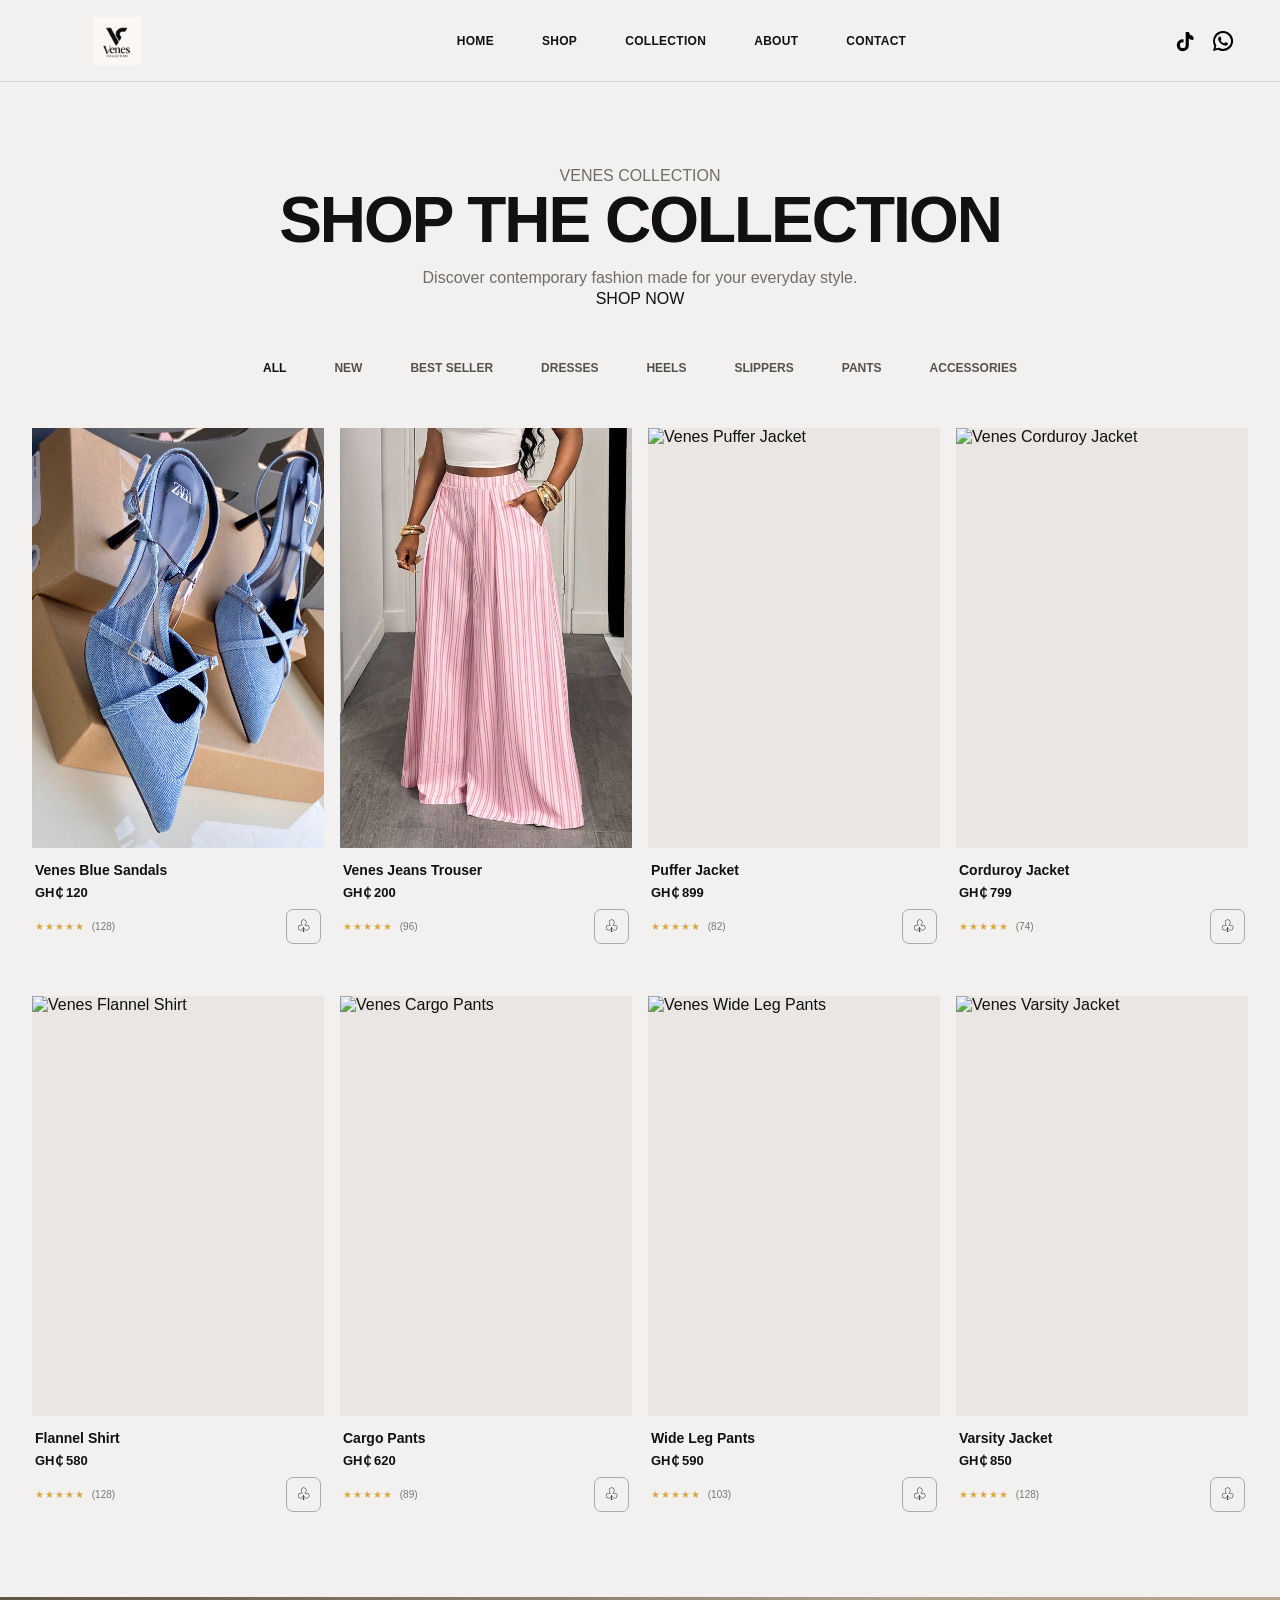
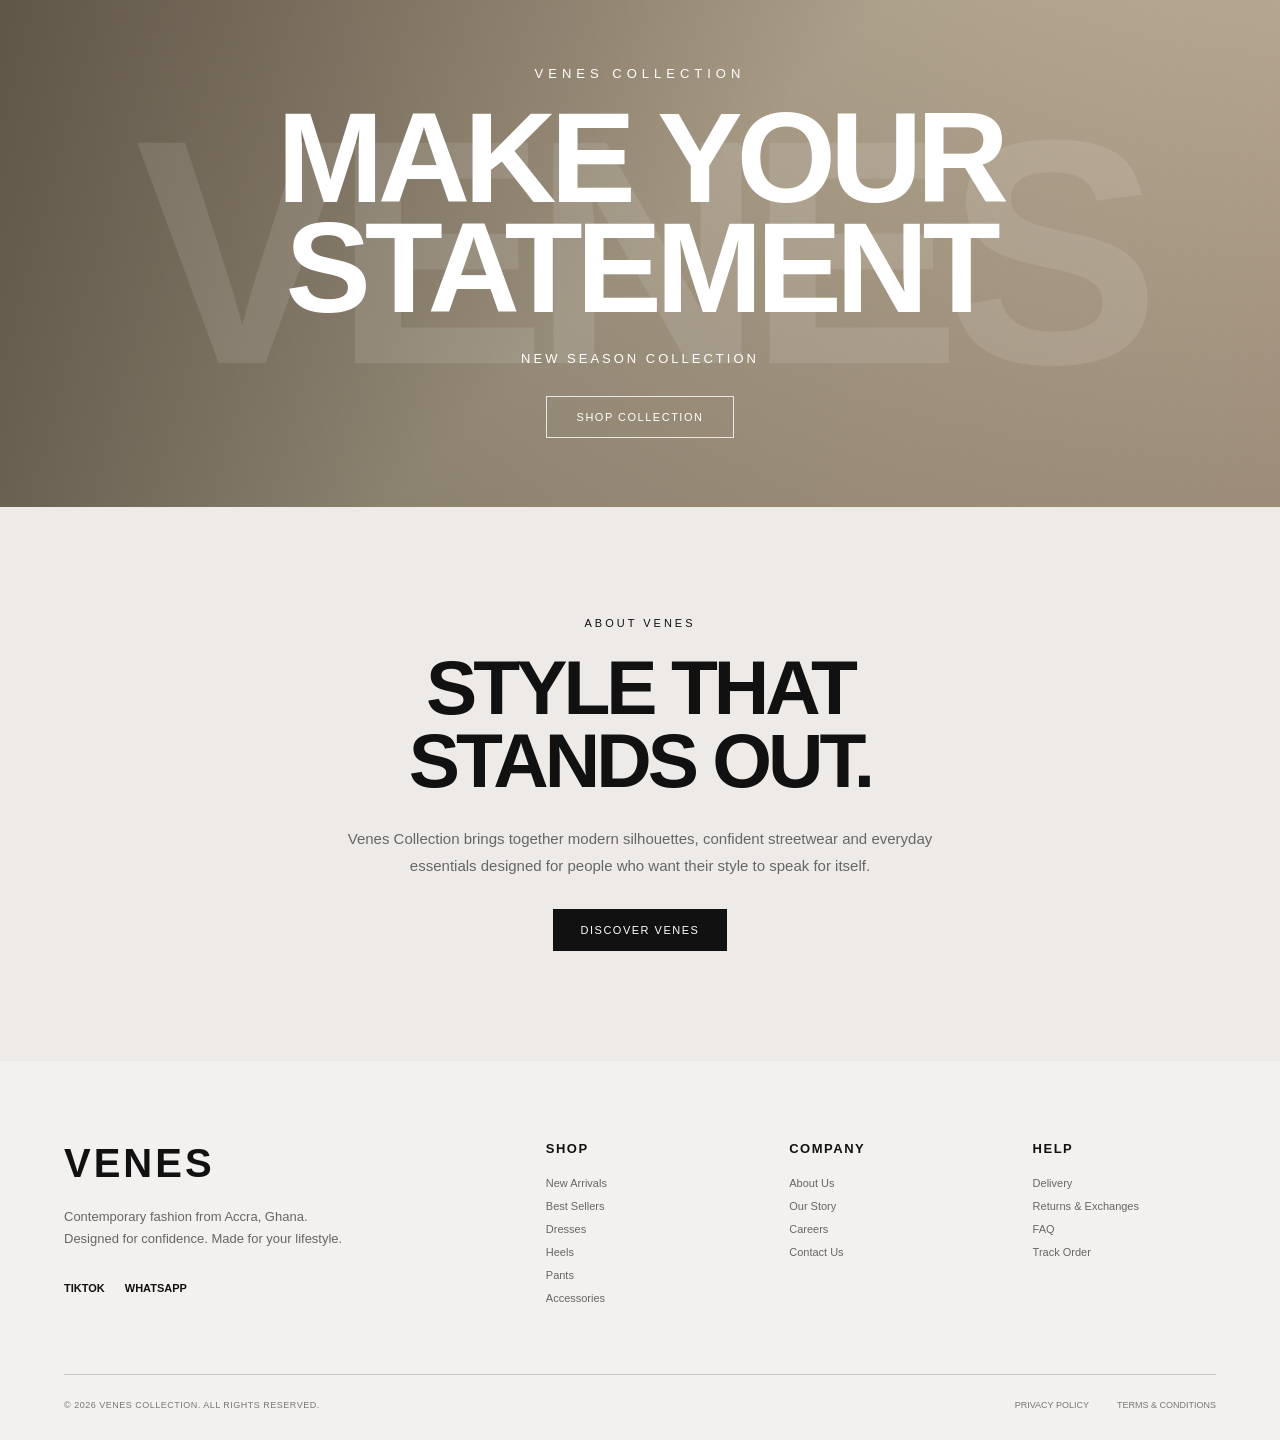
==== index.html @ d0d0e764 "Update index.html" ====
<!DOCTYPE html>
<html lang="en">
<head>

<meta charset="UTF-8">

<meta name="viewport" content="width=device-width, initial-scale=1.0">

<title>VENES COLLECTION | Official Store</title>

<meta name="description"
content="Venes Collection — contemporary fashion for everyday confidence.">

<link rel="stylesheet" href="style.css">

</head>

<body>

<!-- =========================================================
HEADER
========================================================= -->

<header class="header">

<button class="menu-toggle" aria-label="Open menu">
☰
</button>

<a href="index.html" class="brand">
<img src="venes-logo.jpg" alt="Venes Collection">
</a>

<nav class="navigation" id="mobile-navigation">

<a href="index.html">HOME</a>

<a href="shop.html">SHOP</a>

<a href="collection.html">COLLECTION</a>

<a href="about.html">ABOUT</a>

<a href="contact.html">CONTACT</a>

</nav>

<div class="header-icons">

<a
href="https://www.tiktok.com/@veronica.doeveve"
target="_blank"
rel="noopener noreferrer"
aria-label="TikTok"
class="social-icon tiktok-icon"
>
<svg viewBox="0 0 24 24" aria-hidden="true">
<path d="M19.59 6.69a4.83 4.83 0 0 1-3.77-3.77h-3.12v13.31a2.89 2.89 0 1 1-2.89-2.89c.25 0 .5.03.73.09v-3.18a6.02 6.02 0 1 0 5.28 5.98V9.47a7.95 7.95 0 0 0 4.65 1.5V7.85a4.85 4.85 0 0 1-.88-.08z"/>
</svg>
</a>

<a
href="https://wa.me/233559584979"
target="_blank"
rel="noopener noreferrer"
aria-label="WhatsApp"
class="social-icon whatsapp-icon"
>
<svg viewBox="0 0 24 24" aria-hidden="true">
<path d="M12 2a10 10 0 0 0-8.66 15L2 22l5.18-1.3A10 10 0 1 0 12 2zm0 18a8 8 0 0 1-4.1-1.13l-.29-.17-3.07.77.82-2.99-.19-.3A8 8 0 1 1 12 20zm4.37-5.98c-.24-.12-1.42-.7-1.64-.78-.22-.08-.38-.12-.54.12-.16.24-.62.78-.76.94-.14.16-.28.18-.52.06-.24-.12-1-.37-1.91-1.18-.71-.63-1.19-1.4-1.33-1.64-.14-.24-.01-.37.11-.49.11-.11.24-.28.36-.42.12-.14.16-.24.24-.4.08-.16.04-.3-.02-.42-.06-.12-.54-1.3-.74-1.78-.19-.46-.39-.4-.54-.41h-.46c-.16 0-.42.06-.64.3-.22.24-.84.82-.84 2s.86 2.32.98 2.48c.12.16 1.69 2.58 4.1 3.62.57.25 1.02.4 1.37.51.58.18 1.11.16 1.53.1.47-.07 1.42-.58 1.62-1.14.2-.56.2-1.04.14-1.14-.06-.1-.22-.16-.46-.28z"/>
</svg>
</a>


</div>



</header>


<!-- =========================================================
MAIN
========================================================= -->

<main>


<!-- =========================================================
HERO
========================================================= -->

<section class="shop-intro">

<p class="eyebrow">
VENES COLLECTION
</p>

<h1>
SHOP THE COLLECTION
</h1>

<p>
Discover contemporary fashion made for your everyday style.
</p>

<a href="#shop" class="shop-button">
SHOP NOW
</a>

</section>


<!-- =========================================================
SHOP
========================================================= -->

<section class="shop-section" id="shop">


<!-- CATEGORIES -->

<div class="categories">

<button class="category active">
ALL
</button>

<button class="category">
NEW
</button>

<button class="category">
BEST SELLER
</button>

<button class="category">
DRESSES
</button>

<button class="category">
HEELS
</button>

<button class="category">
SLIPPERS
</button>

<button class="category">
PANTS
</button>

<button class="category">
ACCESSORIES
</button>

</div>


<!-- =========================================================
PRODUCTS
========================================================= -->

<section class="products">


<!-- PRODUCT 1 -->

<article class="product-card">

<div class="product-image">

<img
src="IMG_0075.jpeg"
alt="Venes Blue Sandals">

</div>

<div class="product-details">

<h3>
Venes Blue Sandals
</h3>

<p class="price">
GH₵ 120
</p>

<div class="product-bottom">

<div class="rating">
★★★★★ <span>(128)</span>
</div>

<button
class="bag-button"
aria-label="Add to bag">
♧
</button>

</div>

</div>

</article>


<!-- PRODUCT 2 -->

<article class="product-card">

<div class="product-image">

<img
src="IMG_0077.jpeg"
alt="Venes Jeans Trouser">

</div>

<div class="product-details">

<h3>
Venes Jeans Trouser
</h3>

<p class="price">
GH₵ 200
</p>

<div class="product-bottom">

<div class="rating">
★★★★★ <span>(96)</span>
</div>

<button
class="bag-button"
aria-label="Add to bag">
♧
</button>

</div>

</div>

</article>


<!-- PRODUCT 3 -->

<article class="product-card">

<div class="product-image">

<img
src="images/products/puffer-jacket.jpg"
alt="Venes Puffer Jacket">

</div>

<div class="product-details">

<h3>
Puffer Jacket
</h3>

<p class="price">
GH₵ 899
</p>

<div class="product-bottom">

<div class="rating">
★★★★★ <span>(82)</span>
</div>

<button
class="bag-button"
aria-label="Add to bag">
♧
</button>

</div>

</div>

</article>


<!-- PRODUCT 4 -->

<article class="product-card">

<div class="product-image">

<img
src="images/products/corduroy-jacket.jpg"
alt="Venes Corduroy Jacket">

</div>

<div class="product-details">

<h3>
Corduroy Jacket
</h3>

<p class="price">
GH₵ 799
</p>

<div class="product-bottom">

<div class="rating">
★★★★★ <span>(74)</span>
</div>

<button
class="bag-button"
aria-label="Add to bag">
♧
</button>

</div>

</div>

</article>


<!-- PRODUCT 5 -->

<article class="product-card">

<div class="product-image">

<img
src="images/products/flannel-shirt.jpg"
alt="Venes Flannel Shirt">

</div>

<div class="product-details">

<h3>
Flannel Shirt
</h3>

<p class="price">
GH₵ 580
</p>

<div class="product-bottom">

<div class="rating">
★★★★★ <span>(128)</span>
</div>

<button
class="bag-button"
aria-label="Add to bag">
♧
</button>

</div>

</div>

</article>


<!-- PRODUCT 6 -->

<article class="product-card">

<div class="product-image">

<img
src="images/products/cargo-pants.jpg"
alt="Venes Cargo Pants">

</div>

<div class="product-details">

<h3>
Cargo Pants
</h3>

<p class="price">
GH₵ 620
</p>

<div class="product-bottom">

<div class="rating">
★★★★★ <span>(89)</span>
</div>

<button
class="bag-button"
aria-label="Add to bag">
♧
</button>

</div>

</div>

</article>


<!-- PRODUCT 7 -->

<article class="product-card">

<div class="product-image">

<img
src="images/products/wide-leg-pants.jpg"
alt="Venes Wide Leg Pants">

</div>

<div class="product-details">

<h3>
Wide Leg Pants
</h3>

<p class="price">
GH₵ 590
</p>

<div class="product-bottom">

<div class="rating">
★★★★★ <span>(103)</span>
</div>

<button
class="bag-button"
aria-label="Add to bag">
♧
</button>

</div>

</div>

</article>


<!-- PRODUCT 8 -->

<article class="product-card">

<div class="product-image">

<img
src="images/products/varsity-jacket.jpg"
alt="Venes Varsity Jacket">

</div>

<div class="product-details">

<h3>
Varsity Jacket
</h3>

<p class="price">
GH₵ 850
</p>

<div class="product-bottom">

<div class="rating">
★★★★★ <span>(128)</span>
</div>

<button
class="bag-button"
aria-label="Add to bag">
♧
</button>

</div>

</div>

</article>


</section>

</section>


<!-- =========================================================
COLLECTION BANNER
========================================================= -->

<section
class="campaign"
id="collection">

<div class="campaign-content">

<p>
VENES COLLECTION
</p>

<h2>
MAKE YOUR<br>
STATEMENT
</h2>

<span>
NEW SEASON COLLECTION
</span>

<a
href="collection.html"
class="campaign-button">
SHOP COLLECTION
</a>

</div>

</section>


<!-- =========================================================
ABOUT
========================================================= -->

<section
class="about"
id="about">

<div class="about-content">

<p class="small-title">
ABOUT VENES
</p>

<h2>
STYLE THAT<br>
STANDS OUT.
</h2>

<p>
Venes Collection brings together modern silhouettes,
confident streetwear and everyday essentials designed
for people who want their style to speak for itself.
</p>

<a
href="about.html"
class="about-button">
DISCOVER VENES
</a>

</div>

</section>


</main>


<!-- =========================================================
FOOTER
========================================================= -->

<footer id="contact">


<div class="footer-content">


<!-- =========================================================
BRAND
========================================================= -->

<div class="footer-brand">

<h2>
VENES
</h2>

<p>
Contemporary fashion from Accra, Ghana.
Designed for confidence. Made for your lifestyle.
</p>


<!-- SOCIAL MEDIA -->

<div class="socials">

<a
href="https://www.tiktok.com/@veronica.doeveve"
target="_blank"
rel="noopener noreferrer"
aria-label="TikTok">
TIKTOK
</a>

<a
href="https://wa.me/233559584979"
target="_blank"
rel="noopener noreferrer"
aria-label="WhatsApp">
WHATSAPP
</a>

</div>



</div>


<!-- =========================================================
SHOP
========================================================= -->

<div class="footer-column">

<h3>
SHOP
</h3>

<a href="shop.html">
New Arrivals
</a>

<a href="shop.html">
Best Sellers
</a>

<a href="shop.html">
Dresses
</a>

<a href="shop.html">
Heels
</a>

<a href="shop.html">
Pants
</a>

<a href="shop.html">
Accessories
</a>

</div>


<!-- =========================================================
COMPANY
========================================================= -->

<div class="footer-column">

<h3>
COMPANY
</h3>

<a href="about.html">
About Us
</a>

<a href="collection.html">
Our Story
</a>

<a href="#">
Careers
</a>

<a href="contact.html">
Contact Us
</a>

</div>


<!-- =========================================================
HELP
========================================================= -->

<div class="footer-column">

<h3>
HELP
</h3>

<a href="#">
Delivery
</a>

<a href="#">
Returns & Exchanges
</a>

<a href="#">
FAQ
</a>

<a href="#">
Track Order
</a>

</div>


</div>


<!-- =========================================================
FOOTER BOTTOM
========================================================= -->

<div class="footer-bottom">

<p>
© 2026 VENES COLLECTION. ALL RIGHTS RESERVED.
</p>

<div>

<a href="#">
PRIVACY POLICY
</a>

<a href="#">
TERMS & CONDITIONS
</a>

</div>

</div>


</footer>


<!-- =========================================================
SCRIPT
========================================================= -->

<script src="script.js"></script>

</body>

</html>
---- style.css ----
/* =========================================================
VENES COLLECTION
Premium Minimal Fashion Store
========================================================= */

:root {
  --bg: #f3f1ef;
  --card: #dcd9d6;
  --text: #111111;
  --muted: #6f6c69;
  --line: #d5d1ce;
  --white: #ffffff;
  --black: #111111;
}

* {
  margin: 0;
  padding: 0;
  box-sizing: border-box;
}

html {
  scroll-behavior: smooth;
}

body {
  font-family: Arial, Helvetica, sans-serif;
  background: var(--bg);
  color: var(--text);
  overflow-x: hidden;
}

a {
  color: inherit;
  text-decoration: none;
}

button,
input,
select,
textarea {
  font-family: inherit;
}


/* =========================================================
HEADER
========================================================= */

.header {
  width: 100%;
  height: 82px;
  display: flex;
  align-items: center;
  justify-content: space-between;
  padding: 0 3.5%;
  background: var(--bg);
  border-bottom: 1px solid var(--line);
  position: sticky;
  top: 0;
  z-index: 100;
}

.brand {
  width: 145px;
  display: flex;
  align-items: center;
}

.brand img {
  width: 100%;
  max-height: 48px;
  object-fit: contain;
}

.navigation {
  display: flex;
  align-items: center;
  gap: 48px;
  font-size: 12px;
  font-weight: 600;
  letter-spacing: 0.3px;
}

.navigation a {
  display: block;
  cursor: pointer;
  transition: opacity 0.2s ease;
}

.navigation a:hover {
  opacity: 0.5;
}

.menu-toggle {
  display: none;
}
/* =========================================================
   HEADER SOCIAL ICONS
========================================================= */

.header-icons {
  display: flex;
  align-items: center;
  gap: 14px;
}

.header-icons .social-icon {
  width: 24px;
  height: 24px;
  display: flex;
  align-items: center;
  justify-content: center;
  color: #111111;
  text-decoration: none;
  font-size: 18px;
  font-weight: 600;
  cursor: pointer;
  flex-shrink: 0;
}

.header-icons .social-icon:hover {
  opacity: 0.5;
}

.header-icons button {
  flex-shrink: 0;
}


/* MOBILE */

@media (max-width: 650px) {

  .header-icons {
    gap: 7px;
  }

  .header-icons .social-icon {
    width: 21px;
    height: 21px;
    font-size: 16px;
  }

  .header-icons button {
    width: 22px;
    height: 22px;
    font-size: 16px;
  }

}



/* =========================================================
SHOP INTRO
========================================================= */

.shop-intro {
  text-align: center;
  padding: 82px 20px 48px;
}

.shop-intro h1 {
  font-size: clamp(42px, 5vw, 68px);
  font-weight: 700;
  letter-spacing: -2px;
  line-height: 1;
  margin-bottom: 14px;
}

.shop-intro p {
  color: var(--muted);
  font-size: 16px;
  line-height: 1.5;
}


/* =========================================================
CATEGORIES
========================================================= */

.categories {
  width: 100%;
  display: flex;
  align-items: center;
  justify-content: center;
  gap: 48px;
  padding: 0 20px 48px;
  flex-wrap: wrap;
}

.category {
  border: 0;
  background: transparent;
  color: #55514e;
  font-size: 12px;
  font-weight: 600;
  cursor: pointer;
  padding: 5px 0;
  transition: all 0.2s ease;
  pointer-events: auto;
}

.category:hover,
.category.active {
  color: #111;
}


/* =========================================================
PRODUCT GRID
========================================================= */

.products {
  width: 100%;
  padding: 0 2.5% 85px;
  display: grid;
  grid-template-columns: repeat(4, 1fr);
  gap: 52px 16px;
}

.product-card {
  min-width: 0;
  position: relative;
}

.product-image {
  width: 100%;
  height: 420px;
  overflow: hidden;
  background: #e9e6e3;
  display: flex;
  align-items: center;
  justify-content: center;
  cursor: pointer;
  position: relative;
}

.product-image img {
  width: 100%;
  height: 100%;
  object-fit: cover;
  display: block;
  cursor: pointer;
  pointer-events: auto;
  transition: transform 0.25s ease;
}

.product-card:hover .product-image img {
  transform: scale(1.035);
}

.product-details {
  padding: 14px 3px 0;
  position: relative;
}

.product-details h3 {
  font-size: 14px;
  font-weight: 600;
  margin-bottom: 7px;
}

.price {
  font-size: 13px;
  font-weight: 600;
  margin-bottom: 9px;
}

.product-bottom {
  display: flex;
  align-items: center;
  justify-content: space-between;
  position: relative;
}

.rating {
  font-size: 10px;
  letter-spacing: 1px;
  color: #d6a83e;
}

.rating span {
  color: #777;
  letter-spacing: 0;
  margin-left: 3px;
}

.bag-button {
  width: 35px;
  height: 35px;
  border: 1px solid #aaa;
  border-radius: 7px;
  background: transparent;
  cursor: pointer;
  display: flex;
  align-items: center;
  justify-content: center;
  font-size: 17px;
  transition: all 0.2s ease;
  position: relative;
  z-index: 10;
  pointer-events: auto;
}

.bag-button:hover {
  background: #111;
  color: white;
  border-color: #111;
}


/* =========================================================
CAMPAIGN
========================================================= */

.campaign {
  width: 100%;
  min-height: 510px;
  background:
    linear-gradient(
      90deg,
      rgba(0, 0, 0, 0.48),
      rgba(0, 0, 0, 0.08)
    ),
    linear-gradient(
      135deg,
      #b8a48a,
      #d9c9ad 50%,
      #a99882
    );
  display: flex;
  align-items: center;
  justify-content: center;
  text-align: center;
  color: white;
  position: relative;
  overflow: hidden;
}

.campaign::before {
  content: "VENES";
  position: absolute;
  font-size: clamp(120px, 25vw, 340px);
  font-weight: 800;
  letter-spacing: -15px;
  color: rgba(255, 255, 255, 0.10);
  white-space: nowrap;
}

.campaign-content {
  position: relative;
  z-index: 2;
  max-width: 850px;
  padding: 40px 20px;
}

.campaign-content p {
  font-size: 13px;
  letter-spacing: 5px;
  margin-bottom: 22px;
}

.campaign-content h2 {
  font-size: clamp(60px, 10vw, 130px);
  line-height: 0.86;
  letter-spacing: -6px;
  font-weight: 800;
  margin-bottom: 28px;
}

.campaign-content span {
  display: block;
  font-size: 13px;
  letter-spacing: 3px;
  margin-bottom: 30px;
}

.campaign-button {
  display: inline-block;
  border: 1px solid rgba(255, 255, 255, 0.8);
  padding: 14px 30px;
  font-size: 11px;
  letter-spacing: 1.5px;
  cursor: pointer;
  transition: all 0.2s ease;
}

.campaign-button:hover {
  background: white;
  color: black;
}


/* =========================================================
ABOUT
========================================================= */

.about {
  padding: 110px 8%;
  background: #eeeae7;
  display: flex;
  justify-content: center;
  text-align: center;
}

.about-content {
  max-width: 650px;
}

.small-title {
  font-size: 11px;
  letter-spacing: 3px;
  margin-bottom: 22px;
}

.about h2 {
  font-size: clamp(42px, 6vw, 78px);
  line-height: 0.95;
  letter-spacing: -4px;
  margin-bottom: 28px;
}

.about-content > p:not(.small-title) {
  color: #666;
  font-size: 15px;
  line-height: 1.8;
  margin-bottom: 30px;
}

.about-button {
  display: inline-block;
  background: #111;
  color: white;
  padding: 15px 28px;
  font-size: 11px;
  letter-spacing: 1.5px;
}


/* =========================================================
FOOTER
========================================================= */

footer {
  background: var(--bg);
  padding: 80px 5% 30px;
}

.footer-content {
  display: grid;
  grid-template-columns: 2.3fr 1fr 1fr 1fr;
  gap: 60px;
  padding-bottom: 70px;
}

.footer-brand h2 {
  font-size: 40px;
  letter-spacing: 3px;
  margin-bottom: 20px;
}

.footer-brand p {
  max-width: 300px;
  color: #666;
  font-size: 13px;
  line-height: 1.7;
  margin-bottom: 25px;
}

.socials {
  display: flex;
  gap: 18px;
}

.socials a {
  font-size: 11px;
  font-weight: 600;
  cursor: pointer;
}

.socials a:hover {
  text-decoration: underline;
}

.footer-column {
  display: flex;
  flex-direction: column;
  gap: 11px;
}

.footer-column h3 {
  font-size: 13px;
  letter-spacing: 1.5px;
  margin-bottom: 10px;
}

.footer-column a {
  color: #666;
  font-size: 11px;
  cursor: pointer;
}

.footer-column a:hover {
  color: #111;
}

.footer-bottom {
  border-top: 1px solid #c8c4c1;
  padding-top: 25px;
  display: flex;
  justify-content: space-between;
  align-items: center;
  gap: 20px;
}

.footer-bottom p {
  font-size: 9px;
  color: #777;
  letter-spacing: 0.5px;
}

.footer-bottom div {
  display: flex;
  gap: 28px;
}

.footer-bottom a {
  font-size: 9px;
  color: #777;
  cursor: pointer;
}


/* =========================================================
PRODUCT PREVIEW
========================================================= */

.product-preview-overlay {
  position: fixed;
  inset: 0;
  background: rgba(0, 0, 0, 0.72);
  display: flex;
  align-items: center;
  justify-content: center;
  padding: 30px;
  opacity: 0;
  visibility: hidden;
  transition: opacity 0.25s ease;
  z-index: 9999;
  pointer-events: auto;
}

.product-preview-overlay.active {
  opacity: 1;
  visibility: visible;
}

.product-preview {
  position: relative;
  width: min(900px, 100%);
  max-height: 90vh;
  background: #ffffff;
  display: grid;
  grid-template-columns: 1.15fr 0.85fr;
  overflow: hidden;
  border-radius: 4px;
  pointer-events: auto;
}

.product-preview-image {
  width: 100%;
  height: 600px;
  object-fit: cover;
  display: block;
}

.product-preview-details {
  padding: 50px 40px;
  display: flex;
  flex-direction: column;
  justify-content: center;
}

.product-preview-name {
  font-size: 28px;
  font-weight: 500;
  margin-bottom: 18px;
}

.product-preview-price {
  font-size: 20px;
  margin-bottom: 35px;
}

.product-preview-close {
  position: absolute;
  top: 15px;
  right: 15px;
  width: 42px;
  height: 42px;
  border: none;
  background: #ffffff;
  font-size: 28px;
  line-height: 1;
  cursor: pointer;
  z-index: 20;
}

.preview-bag-button {
  width: 100%;
  padding: 16px;
  border: none;
  background: #111111;
  color: #ffffff;
  font-size: 13px;
  letter-spacing: 1.5px;
  cursor: pointer;
  position: relative;
  z-index: 20;
  pointer-events: auto;
}


/* =========================================================
SIZE SELECTOR
========================================================= */

.product-size-selector {
  margin-bottom: 20px;
}

.product-size-selector label {
  display: block;
  font-size: 11px;
  letter-spacing: 1.5px;
  margin-bottom: 8px;
  font-weight: 500;
}

.product-size-selector select {
  width: 100%;
  height: 48px;
  padding: 0 14px;
  border: 1px solid #d5d1ce;
  background: #ffffff;
  color: #111111;
  font-size: 13px;
  cursor: pointer;
  outline: none;
}

.product-size-selector select:focus {
  border-color: #111111;
}


/* =========================================================
SHOPPING BAG
========================================================= */

.cart-overlay {
  position: fixed;
  inset: 0;
  background: rgba(0, 0, 0, 0.45);
  opacity: 0;
  visibility: hidden;
  transition: 0.25s ease;
  z-index: 9998;
  pointer-events: none;
}

.cart-overlay.show {
  opacity: 1;
  visibility: visible;
  pointer-events: auto;
}

.cart-panel {
  position: fixed;
  top: 0;
  right: 0;
  width: 420px;
  max-width: 92%;
  height: 100vh;
  background: #ffffff;
  z-index: 9999;
  transform: translateX(100%);
  transition: transform 0.3s ease;
  display: flex;
  flex-direction: column;
  pointer-events: auto;
}

.cart-panel.open {
  transform: translateX(0);
}

.cart-header {
  display: flex;
  align-items: center;
  justify-content: space-between;
  padding: 25px;
  border-bottom: 1px solid #e5e5e5;
}

.cart-header h2 {
  font-size: 18px;
  font-weight: 500;
  margin: 0;
}

.cart-close {
  border: none;
  background: transparent;
  font-size: 28px;
  cursor: pointer;
  pointer-events: auto;
}

.cart-items {
  flex: 1;
  overflow-y: auto;
  padding: 20px;
}

.cart-item {
  display: flex !important;
  gap: 15px;
  padding: 15px 0;
  border-bottom: 1px solid #eeeeee;
  align-items: flex-start;
}

.cart-item img {
  width: 80px !important;
  min-width: 80px !important;
  max-width: 80px !important;
  height: 100px !important;
  min-height: 100px !important;
  max-height: 100px !important;
  object-fit: cover !important;
  flex: 0 0 80px !important;
  display: block;
}

.cart-item-info {
  flex: 1;
  min-width: 0;
  padding-top: 3px;
}

.cart-item-info h3 {
  font-size: 14px;
  font-weight: 500;
  margin: 0 0 8px;
}

.cart-item-info p {
  font-size: 14px;
  margin-bottom: 12px;
}

.remove-item {
  border: none;
  background: transparent;
  padding: 0;
  font-size: 12px;
  text-decoration: underline;
  cursor: pointer;
}

.empty-cart {
  text-align: center;
  color: #777777;
  padding: 50px 10px;
}

.cart-footer {
  padding: 20px 25px 25px;
  border-top: 1px solid #e5e5e5;
}

.cart-total {
  display: flex;
  justify-content: space-between;
  margin-bottom: 18px;
  font-size: 15px;
}

.checkout-button {
  width: 100%;
  padding: 16px;
  border: none;
  background: #111111;
  color: #ffffff;
  font-size: 13px;
  letter-spacing: 1.5px;
  cursor: pointer;
  pointer-events: auto;
}

.checkout-button:hover {
  opacity: 0.85;
}


/* =========================================================
QUANTITY
========================================================= */

.cart-quantity {
  display: flex;
  align-items: center;
  width: fit-content;
  border: 1px solid #dddddd;
  margin: 8px 0 12px;
}

.cart-quantity button {
  width: 32px;
  height: 30px;
  border: none;
  background: #ffffff;
  font-size: 18px;
  cursor: pointer;
  display: flex;
  align-items: center;
  justify-content: center;
}

.cart-quantity span {
  min-width: 32px;
  text-align: center;
  font-size: 13px;
}


/* =========================================================
SEARCH
========================================================= */

.venes-search-box {
  position: fixed;
  inset: 0;
  background: rgba(0, 0, 0, 0.55);
  z-index: 10000;
  display: flex;
  justify-content: center;
  align-items: flex-start;
  padding-top: 100px;
  pointer-events: auto;
}

.search-inner {
  width: min(650px, 90%);
  background: #ffffff;
  display: flex;
  align-items: center;
  padding: 8px 10px 8px 20px;
  box-shadow: 0 15px 40px rgba(0, 0, 0, 0.15);
}

#venes-search-input {
  flex: 1;
  border: none;
  outline: none;
  background: transparent;
  font-size: 16px;
  height: 52px;
  color: #111111;
}

#venes-search-close {
  width: 45px;
  height: 45px;
  border: none;
  background: transparent;
  font-size: 28px;
  cursor: pointer;
}


/* =========================================================
ACCOUNT
========================================================= */

.venes-account-panel {
  position: fixed;
  inset: 0;
  background: rgba(0, 0, 0, 0.55);
  z-index: 10000;
  display: flex;
  justify-content: flex-end;
  opacity: 0;
  visibility: hidden;
  transition: 0.25s ease;
  pointer-events: none;
}

.venes-account-panel.active {
  opacity: 1;
  visibility: visible;
  pointer-events: auto;
}

.account-box {
  width: 380px;
  max-width: 90%;
  height: 100%;
  background: #ffffff;
  padding: 40px 30px;
  position: relative;
  transform: translateX(100%);
  transition: transform 0.3s ease;
}

.venes-account-panel.active .account-box {
  transform: translateX(0);
}

.account-close {
  position: absolute;
  top: 18px;
  right: 18px;
  width: 40px;
  height: 40px;
  border: none;
  background: transparent;
  font-size: 28px;
  cursor: pointer;
}

.account-box h2 {
  margin: 25px 0 10px;
  font-size: 22px;
  font-weight: 500;
}

.account-box p {
  color: #777777;
  font-size: 14px;
  margin-bottom: 30px;
}

.account-option {
  width: 100%;
  padding: 16px;
  margin-bottom: 12px;
  border: 1px solid #dddddd;
  background: #ffffff;
  color: #111111;
  font-size: 12px;
  letter-spacing: 1.2px;
  cursor: pointer;
  text-align: left;
}


/* =========================================================
ORDERS
========================================================= */

.venes-orders-panel {
  position: fixed;
  inset: 0;
  background: rgba(0, 0, 0, 0.55);
  z-index: 10001;
  display: flex;
  justify-content: flex-end;
  opacity: 0;
  visibility: hidden;
  transition: 0.25s ease;
  pointer-events: none;
}

.venes-orders-panel.active {
  opacity: 1;
  visibility: visible;
  pointer-events: auto;
}

.orders-box {
  width: 420px;
  max-width: 90%;
  height: 100%;
  background: #ffffff;
  padding: 40px 30px;
  position: relative;
  transform: translateX(100%);
  transition: transform 0.3s ease;
}

.venes-orders-panel.active .orders-box {
  transform: translateX(0);
}

.orders-close {
  position: absolute;
  top: 18px;
  right: 18px;
  width: 40px;
  height: 40px;
  border: none;
  background: transparent;
  font-size: 28px;
  cursor: pointer;
}

.orders-box h2 {
  margin: 25px 0 12px;
  font-size: 22px;
  font-weight: 500;
}

.orders-empty {
  color: #777777;
  font-size: 14px;
  margin-bottom: 30px;
}

.orders-shop-button {
  width: 100%;
  padding: 16px;
  border: none;
  background: #111111;
  color: #ffffff;
  font-size: 12px;
  letter-spacing: 1.5px;
  cursor: pointer;
}


/* =========================================================
CHECKOUT
========================================================= */

.checkout-overlay {
  position: fixed;
  inset: 0;
  background: rgba(0, 0, 0, 0.65);
  z-index: 11000;
  overflow-y: auto;
  padding: 30px 15px;
}

.checkout-box {
  width: min(650px, 100%);
  margin: 0 auto;
  background: #ffffff;
  padding: 40px;
  position: relative;
}

.checkout-close {
  position: absolute;
  top: 15px;
  right: 15px;
  width: 40px;
  height: 40px;
  border: none;
  background: transparent;
  font-size: 28px;
  cursor: pointer;
}

.checkout-box h2 {
  font-size: 26px;
  font-weight: 500;
  margin-bottom: 8px;
}

.checkout-subtitle {
  color: #777777;
  font-size: 14px;
  margin-bottom: 30px;
}

.checkout-order-summary {
  border-top: 1px solid #dddddd;
  border-bottom: 1px solid #dddddd;
  padding: 20px 0;
  margin-bottom: 28px;
}

.checkout-order-summary h3,
.payment-box h3 {
  font-size: 12px;
  letter-spacing: 1.5px;
  margin-bottom: 15px;
}

.checkout-order-item {
  display: flex;
  justify-content: space-between;
  gap: 20px;
  padding: 8px 0;
  font-size: 13px;
}

.checkout-grand-total {
  display: flex;
  justify-content: space-between;
  border-top: 1px solid #eeeeee;
  margin-top: 12px;
  padding-top: 15px;
  font-size: 15px;
}

.checkout-form label {
  display: block;
  font-size: 11px;
  letter-spacing: 1.2px;
  margin: 18px 0 8px;
}

.checkout-form input,
.checkout-form textarea {
  width: 100%;
  border: 1px solid #d5d1ce;
  padding: 14px;
  outline: none;
  font-size: 14px;
  background: #ffffff;
}

.checkout-form textarea {
  min-height: 90px;
  resize: vertical;
}

.payment-box {
  margin-top: 25px;
  padding: 20px;
  background: #f3f1ef;
}

.payment-box p {
  font-size: 13px;
  margin-bottom: 7px;
}

.payment-box strong {
  font-size: 18px;
  display: block;
  margin-bottom: 8px;
}

.payment-box small {
  color: #666666;
  font-size: 11px;
  line-height: 1.5;
  display: block;
}

.place-order-button {
  width: 100%;
  margin-top: 25px;
  padding: 17px;
  border: none;
  background: #111111;
  color: #ffffff;
  font-size: 12px;
  letter-spacing: 1.3px;
  cursor: pointer;
}


/* =========================================================
TABLET
========================================================= */

@media (max-width: 900px) {

  .navigation {
    gap: 22px;
  }

  .products {
    grid-template-columns: repeat(2, 1fr);
    gap: 42px 14px;
  }

  .categories {
    gap: 25px;
  }

  .footer-content {
    grid-template-columns: 2fr 1fr 1fr;
  }

}


/* =========================================================
MOBILE
========================================================= */

@media (max-width: 650px) {

  .header {
    height: 70px;
    padding: 0 18px;
  }

  .brand {
    width: 105px;
  }

  .menu-toggle {
    display: flex;
    border: 0;
    background: transparent;
    font-size: 24px;
    cursor: pointer;
    width: 35px;
    height: 35px;
    align-items: center;
    justify-content: center;
    pointer-events: auto;
  }

  .navigation {
    display: none;
    position: absolute;
    top: 70px;
    left: 0;
    width: 100%;
    background: var(--bg);
    border-bottom: 1px solid var(--line);
    padding: 25px 20px;
    flex-direction: column;
    align-items: center;
    gap: 22px;
    z-index: 999;
  }

  .navigation.mobile-open {
    display: flex;
  }

  .header-icons {
    gap: 10px;
  }

  .header-icons button {
    font-size: 17px;
  }

  .shop-intro {
    padding: 60px 18px 35px;
  }

  .shop-intro h1 {
    font-size: 39px;
    letter-spacing: -1.5px;
  }

  .shop-intro p {
    font-size: 14px;
  }

  .categories {
    gap: 20px 25px;
    padding: 0 15px 38px;
  }

  .category {
    font-size: 11px;
  }

  .products {
    grid-template-columns: repeat(2, 1fr);
    padding: 0 12px 60px;
    gap: 38px 10px;
  }

  .product-image {
    height: 230px;
    border-radius: 10px;
  }

  .product-details {
    padding-top: 10px;
  }

  .product-details h3 {
    font-size: 12px;
  }

  .price {
    font-size: 11px;
  }

  .rating {
    font-size: 8px;
  }

  .bag-button {
    width: 31px;
    height: 31px;
  }

  .campaign {
    min-height: 390px;
  }

  .campaign-content h2 {
    font-size: 58px;
    letter-spacing: -3px;
  }

  .campaign-content p {
    font-size: 10px;
    letter-spacing: 3px;
  }

  .about {
    padding: 75px 25px;
  }

  .about h2 {
    font-size: 48px;
    letter-spacing: -2px;
  }

  footer {
    padding: 60px 25px 25px;
  }

  .footer-content {
    grid-template-columns: 1fr 1fr;
    gap: 45px 25px;
    padding-bottom: 50px;
  }

  .footer-brand {
    grid-column: 1 / -1;
  }

  .footer-brand h2 {
    font-size: 34px;
  }

  .footer-bottom {
    flex-direction: column;
    align-items: flex-start;
  }

  .footer-bottom div {
    flex-wrap: wrap;
    gap: 15px;
  }

  .product-preview-overlay {
    padding: 15px;
  }

  .product-preview {
    width: 100%;
    max-height: 92vh;
    display: block;
    overflow-y: auto;
  }

  .product-preview-image {
    width: 100%;
    height: 55vh;
    object-fit: cover;
  }

  .product-preview-details {
    padding: 25px 22px 30px;
  }

  .product-preview-name {
    font-size: 22px;
    margin-bottom: 12px;
  }

  .product-preview-price {
    font-size: 18px;
    margin-bottom: 22px;
  }

  .product-preview-close {
    top: 10px;
    right: 10px;
  }

  .cart-panel {
    width: 100%;
    max-width: 100%;
  }

  .cart-item img {
    width: 70px !important;
    min-width: 70px !important;
    max-width: 70px !important;
    height: 88px !important;
    min-height: 88px !important;
    max-height: 88px !important;
    flex-basis: 70px !important;
  }

  .account-box {
    width: 100%;
    max-width: 100%;
    padding: 35px 22px;
  }

  .orders-box {
    width: 100%;
    max-width: 100%;
    padding: 35px 22px;
  }

  .venes-search-box {
    padding-top: 80px;
  }

  .search-inner {
    width: calc(100% - 30px);
  }

  #venes-search-input {
    font-size: 15px;
  }

  .checkout-overlay {
    padding: 15px;
  }

  .checkout-box {
    padding: 30px 20px;
  }

  .checkout-order-item {
    flex-direction: column;
    gap: 3px;
  }

}


/* =========================================================
SMALL PHONES
========================================================= */

@media (max-width: 400px) {

  .products {
    gap: 32px 8px;
  }

  .shop-intro h1 {
    font-size: 34px;
  }

  .campaign-content h2 {
    font-size: 48px;
  }

}
/* =========================================================
   VENES SOCIAL LINKS
========================================================= */

.socials {
  display: flex !important;
  align-items: center !important;
  gap: 20px !important;
  margin-top: 20px !important;
  width: 100% !important;
  min-height: 25px !important;
  visibility: visible !important;
  opacity: 1 !important;
  position: relative !important;
  z-index: 50 !important;
}

.socials a {
  display: inline-block !important;
  visibility: visible !important;
  opacity: 1 !important;
  color: #111111 !important;
  text-decoration: none !important;
  font-size: 11px !important;
  font-weight: 600 !important;
  cursor: pointer !important;
  position: relative !important;
  z-index: 51 !important;
}

.socials a:hover {
  text-decoration: underline !important;
}
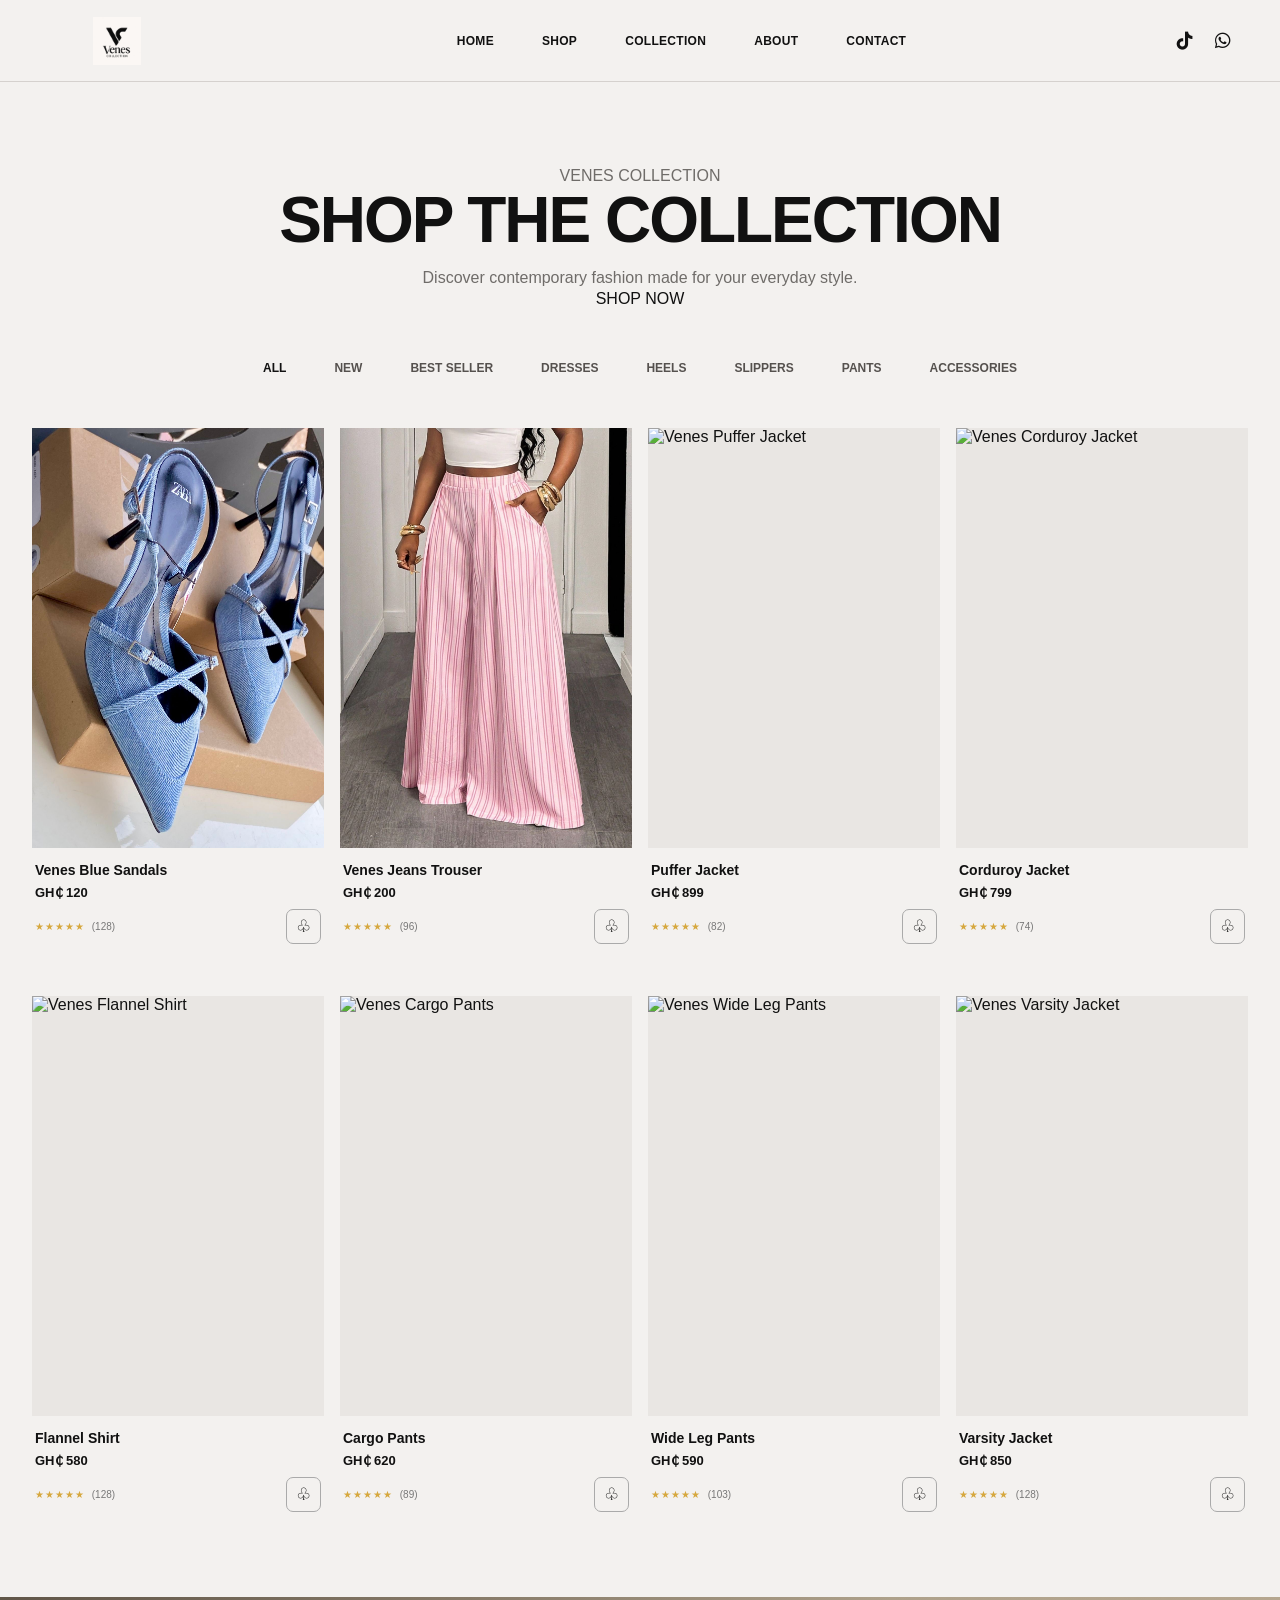
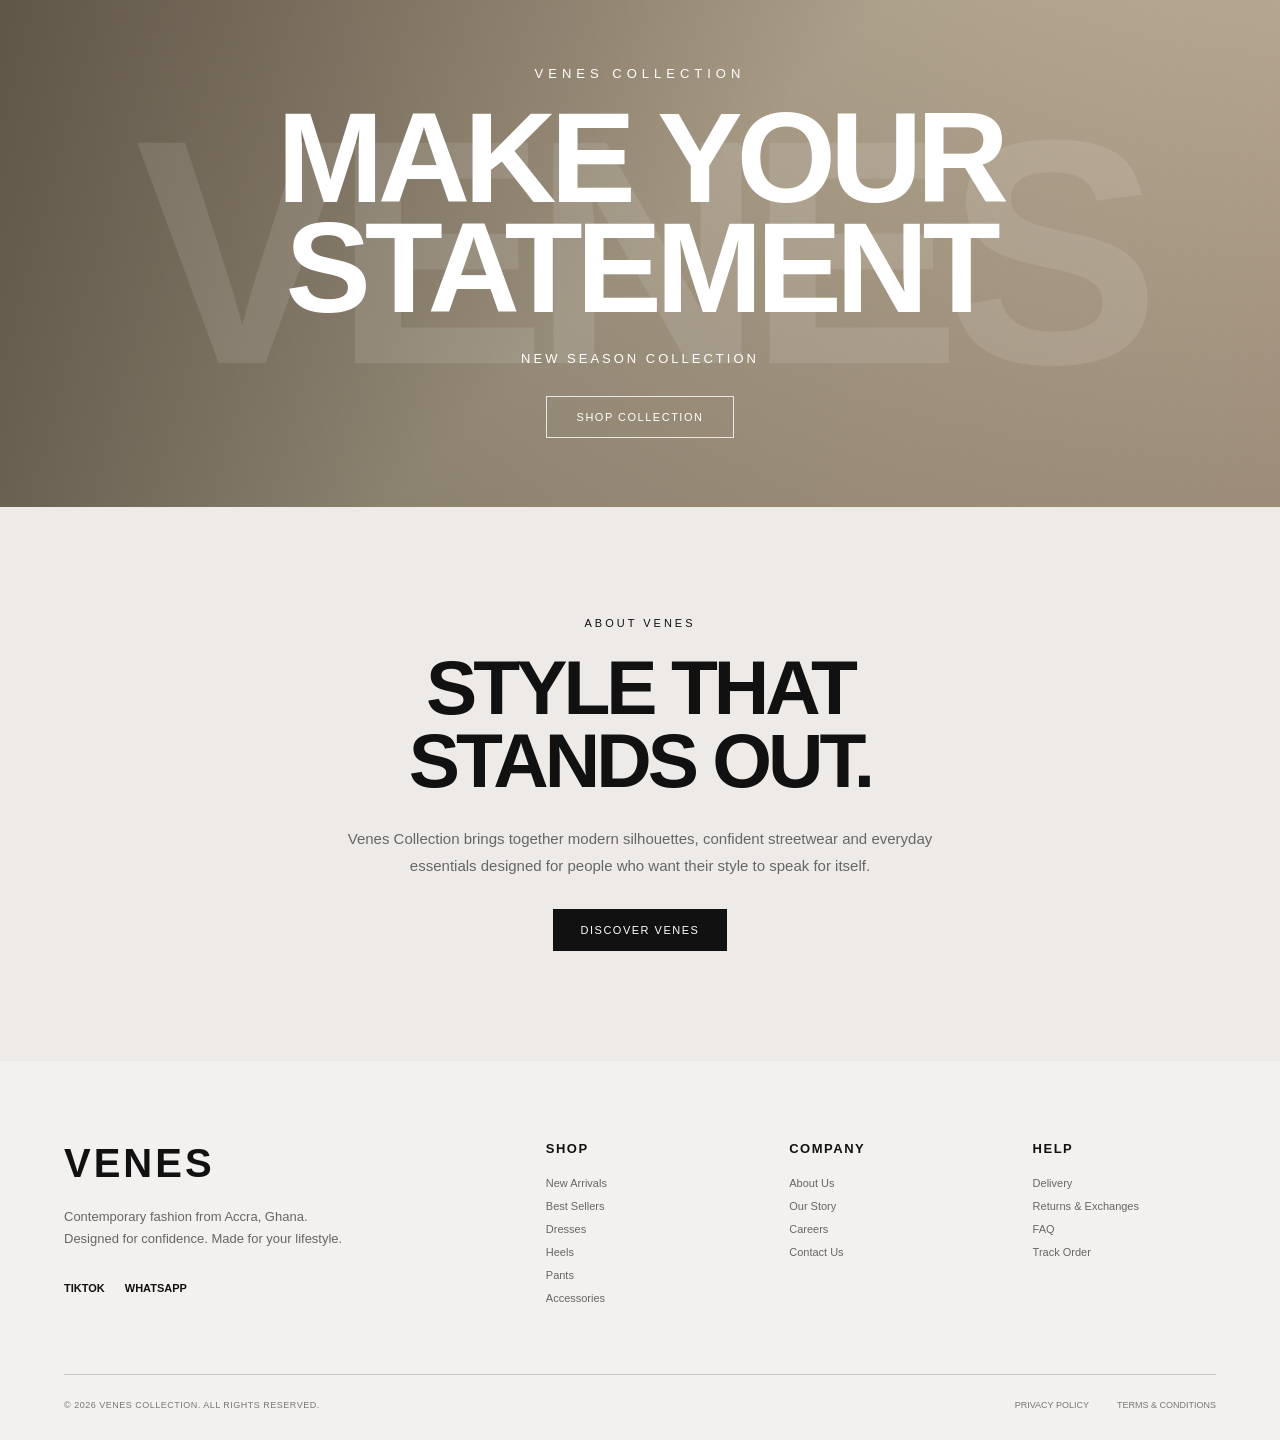
==== commit e8483c71: "Update index.html" ====
--- a/index.html
+++ b/index.html
@@ -12,7 +12,9 @@
 content="Venes Collection — contemporary fashion for everyday confidence.">
 
 <link rel="stylesheet" href="style.css">
-
+<link
+rel="stylesheet"
+href="https://cdnjs.cloudflare.com/ajax/libs/font-awesome/6.5.2/css/all.min.css">
 </head>
 
 <body>
@@ -52,11 +54,8 @@
 target="_blank"
 rel="noopener noreferrer"
 aria-label="TikTok"
-class="social-icon tiktok-icon"
->
-<svg viewBox="0 0 24 24" aria-hidden="true">
-<path d="M19.59 6.69a4.83 4.83 0 0 1-3.77-3.77h-3.12v13.31a2.89 2.89 0 1 1-2.89-2.89c.25 0 .5.03.73.09v-3.18a6.02 6.02 0 1 0 5.28 5.98V9.47a7.95 7.95 0 0 0 4.65 1.5V7.85a4.85 4.85 0 0 1-.88-.08z"/>
-</svg>
+class="social-icon">
+<i class="fa-brands fa-tiktok"></i>
 </a>
 
 <a
@@ -64,12 +63,10 @@
 target="_blank"
 rel="noopener noreferrer"
 aria-label="WhatsApp"
-class="social-icon whatsapp-icon"
->
-<svg viewBox="0 0 24 24" aria-hidden="true">
-<path d="M12 2a10 10 0 0 0-8.66 15L2 22l5.18-1.3A10 10 0 1 0 12 2zm0 18a8 8 0 0 1-4.1-1.13l-.29-.17-3.07.77.82-2.99-.19-.3A8 8 0 1 1 12 20zm4.37-5.98c-.24-.12-1.42-.7-1.64-.78-.22-.08-.38-.12-.54.12-.16.24-.62.78-.76.94-.14.16-.28.18-.52.06-.24-.12-1-.37-1.91-1.18-.71-.63-1.19-1.4-1.33-1.64-.14-.24-.01-.37.11-.49.11-.11.24-.28.36-.42.12-.14.16-.24.24-.4.08-.16.04-.3-.02-.42-.06-.12-.54-1.3-.74-1.78-.19-.46-.39-.4-.54-.41h-.46c-.16 0-.42.06-.64.3-.22.24-.84.82-.84 2s.86 2.32.98 2.48c.12.16 1.69 2.58 4.1 3.62.57.25 1.02.4 1.37.51.58.18 1.11.16 1.53.1.47-.07 1.42-.58 1.62-1.14.2-.56.2-1.04.14-1.14-.06-.1-.22-.16-.46-.28z"/>
-</svg>
-</a>
+class="social-icon">
+<i class="fa-brands fa-whatsapp"></i>
+</a>
+
 
 
 </div>
--- a/style.css
+++ b/style.css
@@ -1496,3 +1496,20 @@
 .socials a:hover {
   text-decoration: underline !important;
 }
+.header-icons .social-icon svg {
+  width: 18px;
+  height: 18px;
+  display: block;
+  fill: currentColor;
+}
+
+.header-icons .social-icon {
+  color: #111;
+}
+
+@media (max-width: 650px) {
+  .header-icons .social-icon svg {
+    width: 16px;
+    height: 16px;
+  }
+}
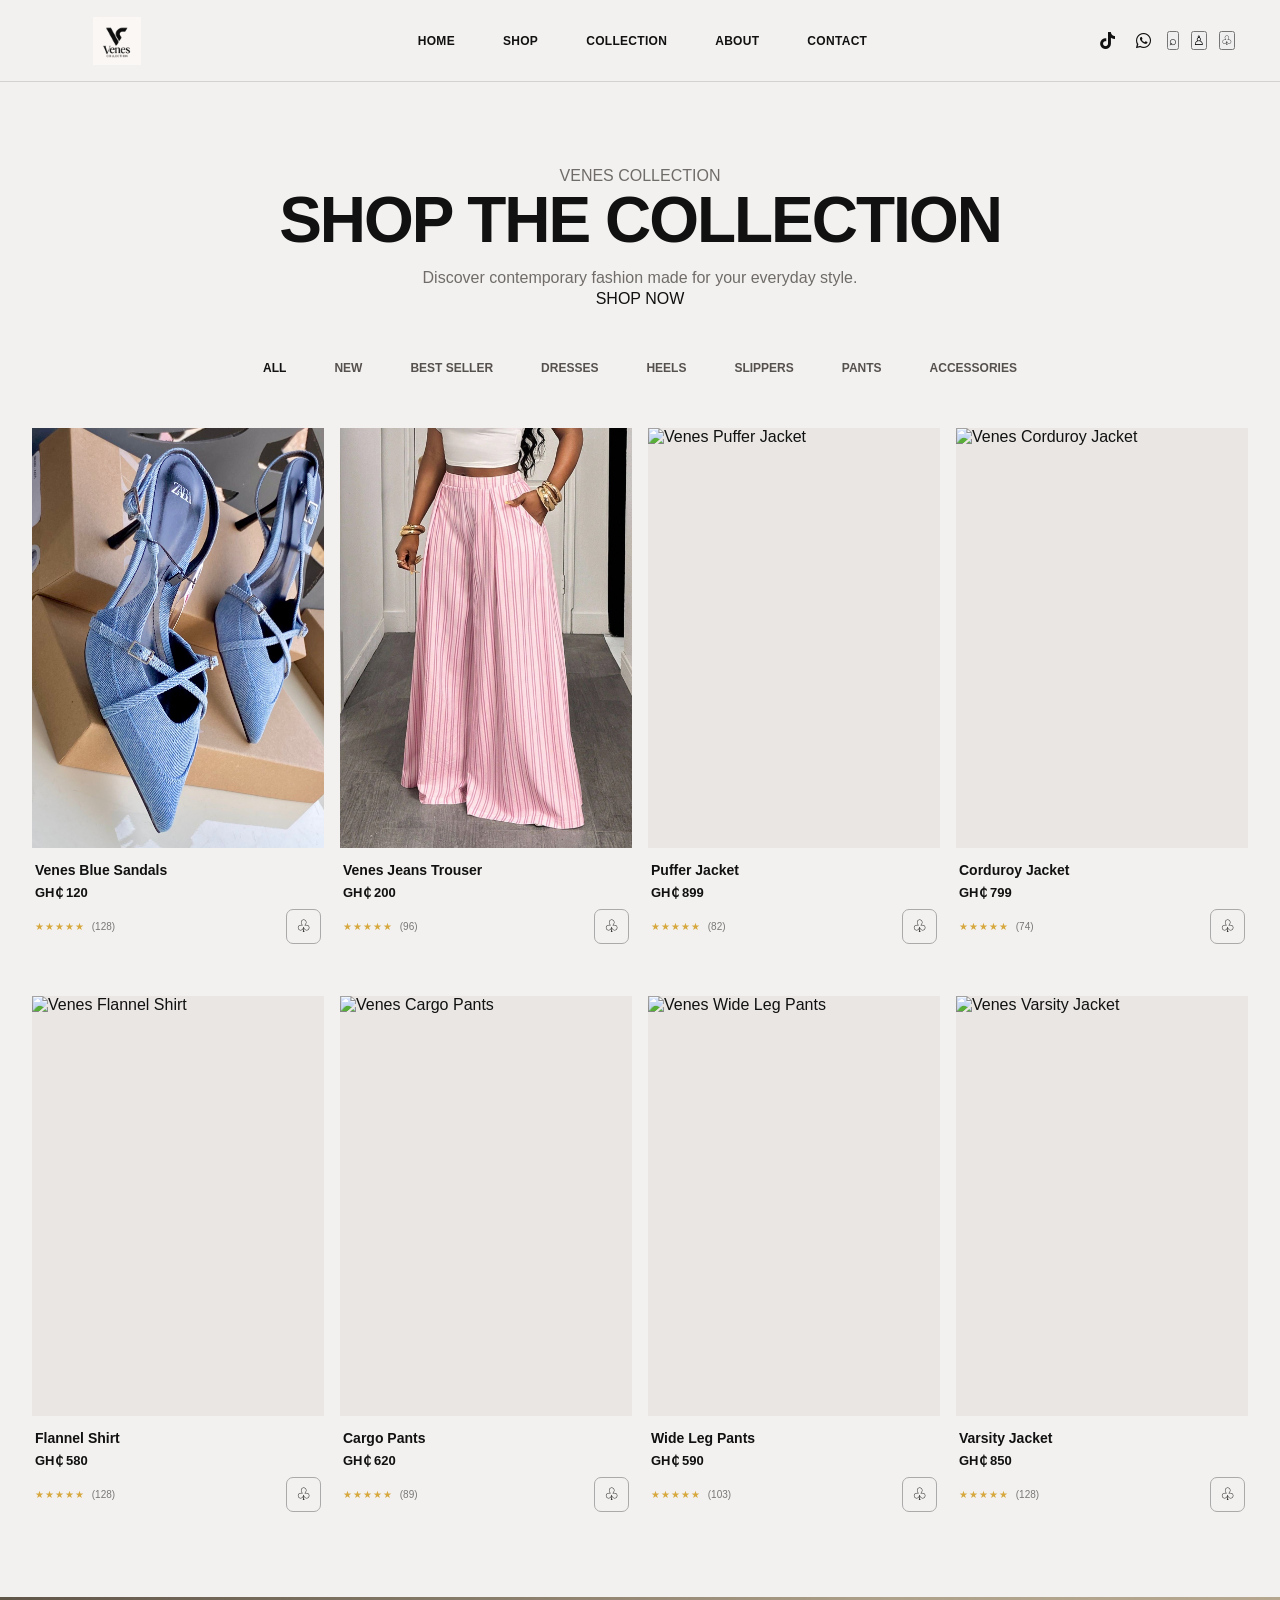
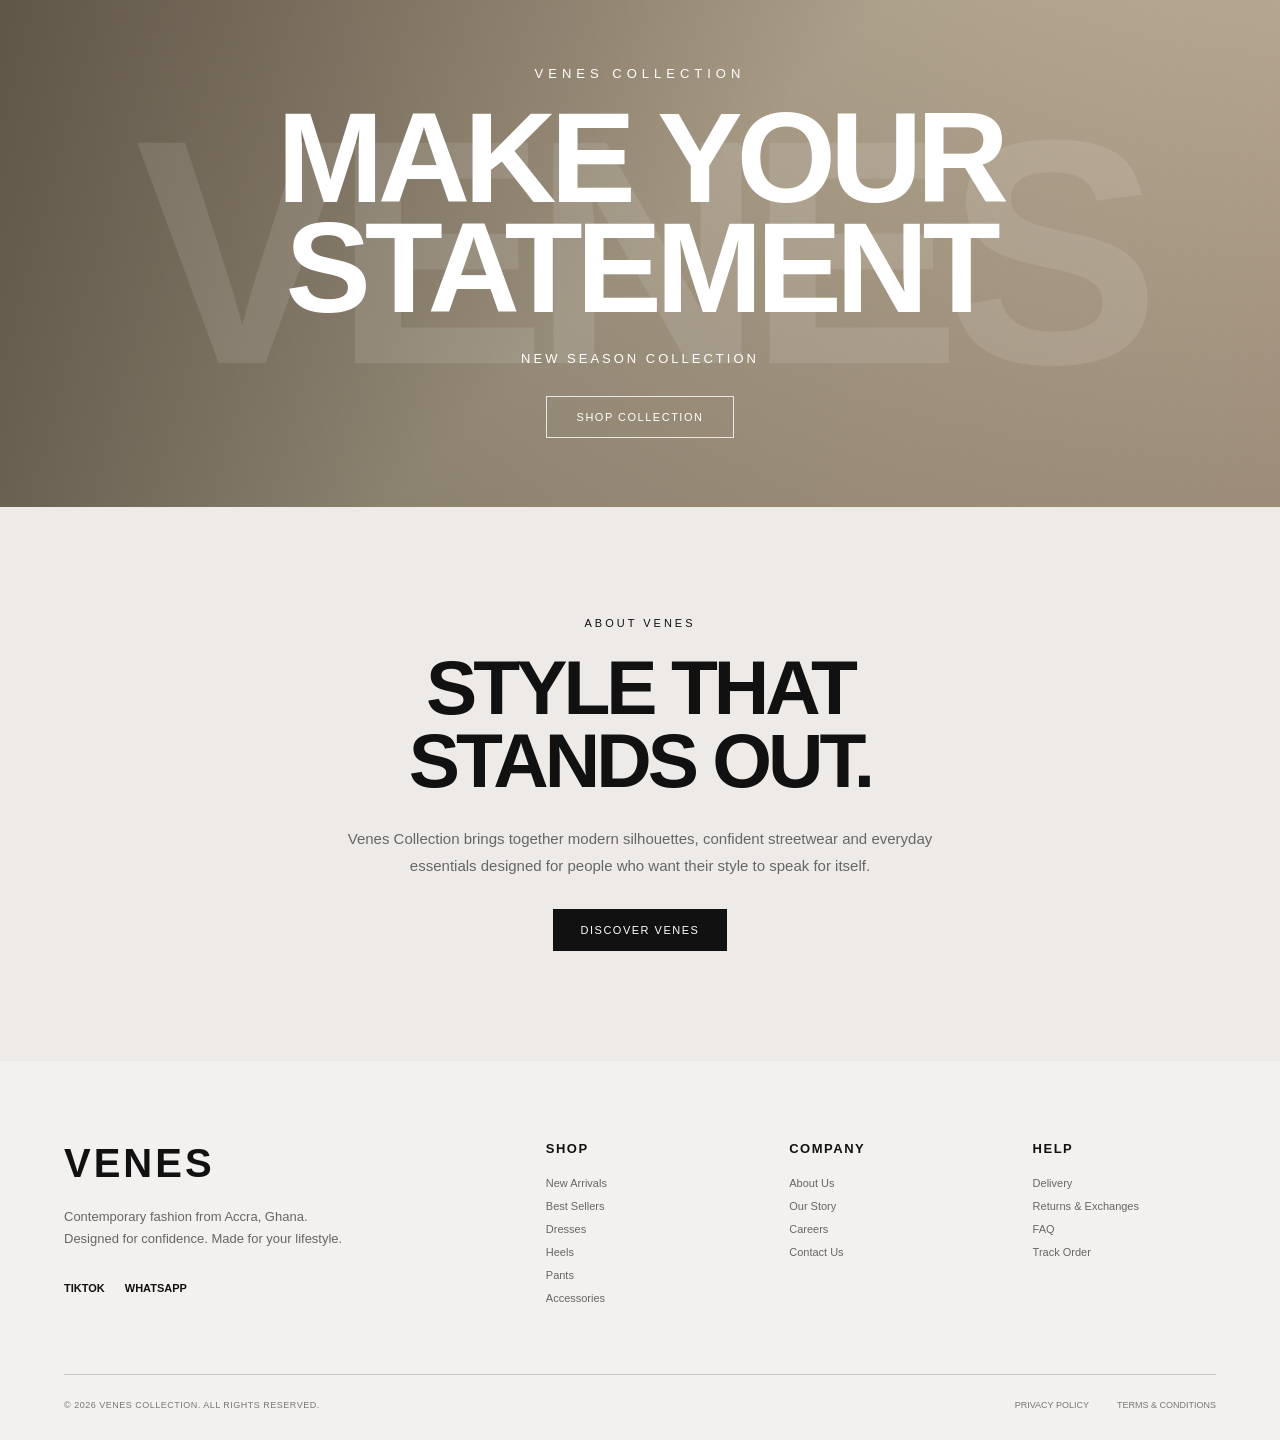
==== commit 7097c444: "Update index.html" ====
--- a/index.html
+++ b/index.html
@@ -67,7 +67,11 @@
 <i class="fa-brands fa-whatsapp"></i>
 </a>
 
-
+<button aria-label="Search">⌕</button>
+
+<button aria-label="Account">♙</button>
+
+<button aria-label="Shopping Bag">♧</button>
 
 </div>
 
--- a/style.css
+++ b/style.css
@@ -1496,20 +1496,50 @@
 .socials a:hover {
   text-decoration: underline !important;
 }
-.header-icons .social-icon svg {
-  width: 18px;
-  height: 18px;
+
+
+/* =========================================================
+   HEADER SOCIAL ICONS
+========================================================= */
+
+.header-icons {
+  display: flex;
+  align-items: center;
+  gap: 12px;
+}
+
+.header-icons .social-icon {
+  width: 24px;
+  height: 24px;
+  display: flex;
+  align-items: center;
+  justify-content: center;
+  color: #111111;
+  text-decoration: none;
+  font-size: 17px;
+  cursor: pointer;
+  flex-shrink: 0;
+}
+
+.header-icons .social-icon:hover {
+  opacity: 0.5;
+}
+
+.header-icons .social-icon i {
   display: block;
-  fill: currentColor;
-}
-
-.header-icons .social-icon {
-  color: #111;
 }
 
 @media (max-width: 650px) {
-  .header-icons .social-icon svg {
-    width: 16px;
-    height: 16px;
-  }
-}
+
+  .header-icons {
+    gap: 6px;
+  }
+
+  .header-icons .social-icon {
+    width: 21px;
+    height: 21px;
+    font-size: 15px;
+  }
+
+}
+
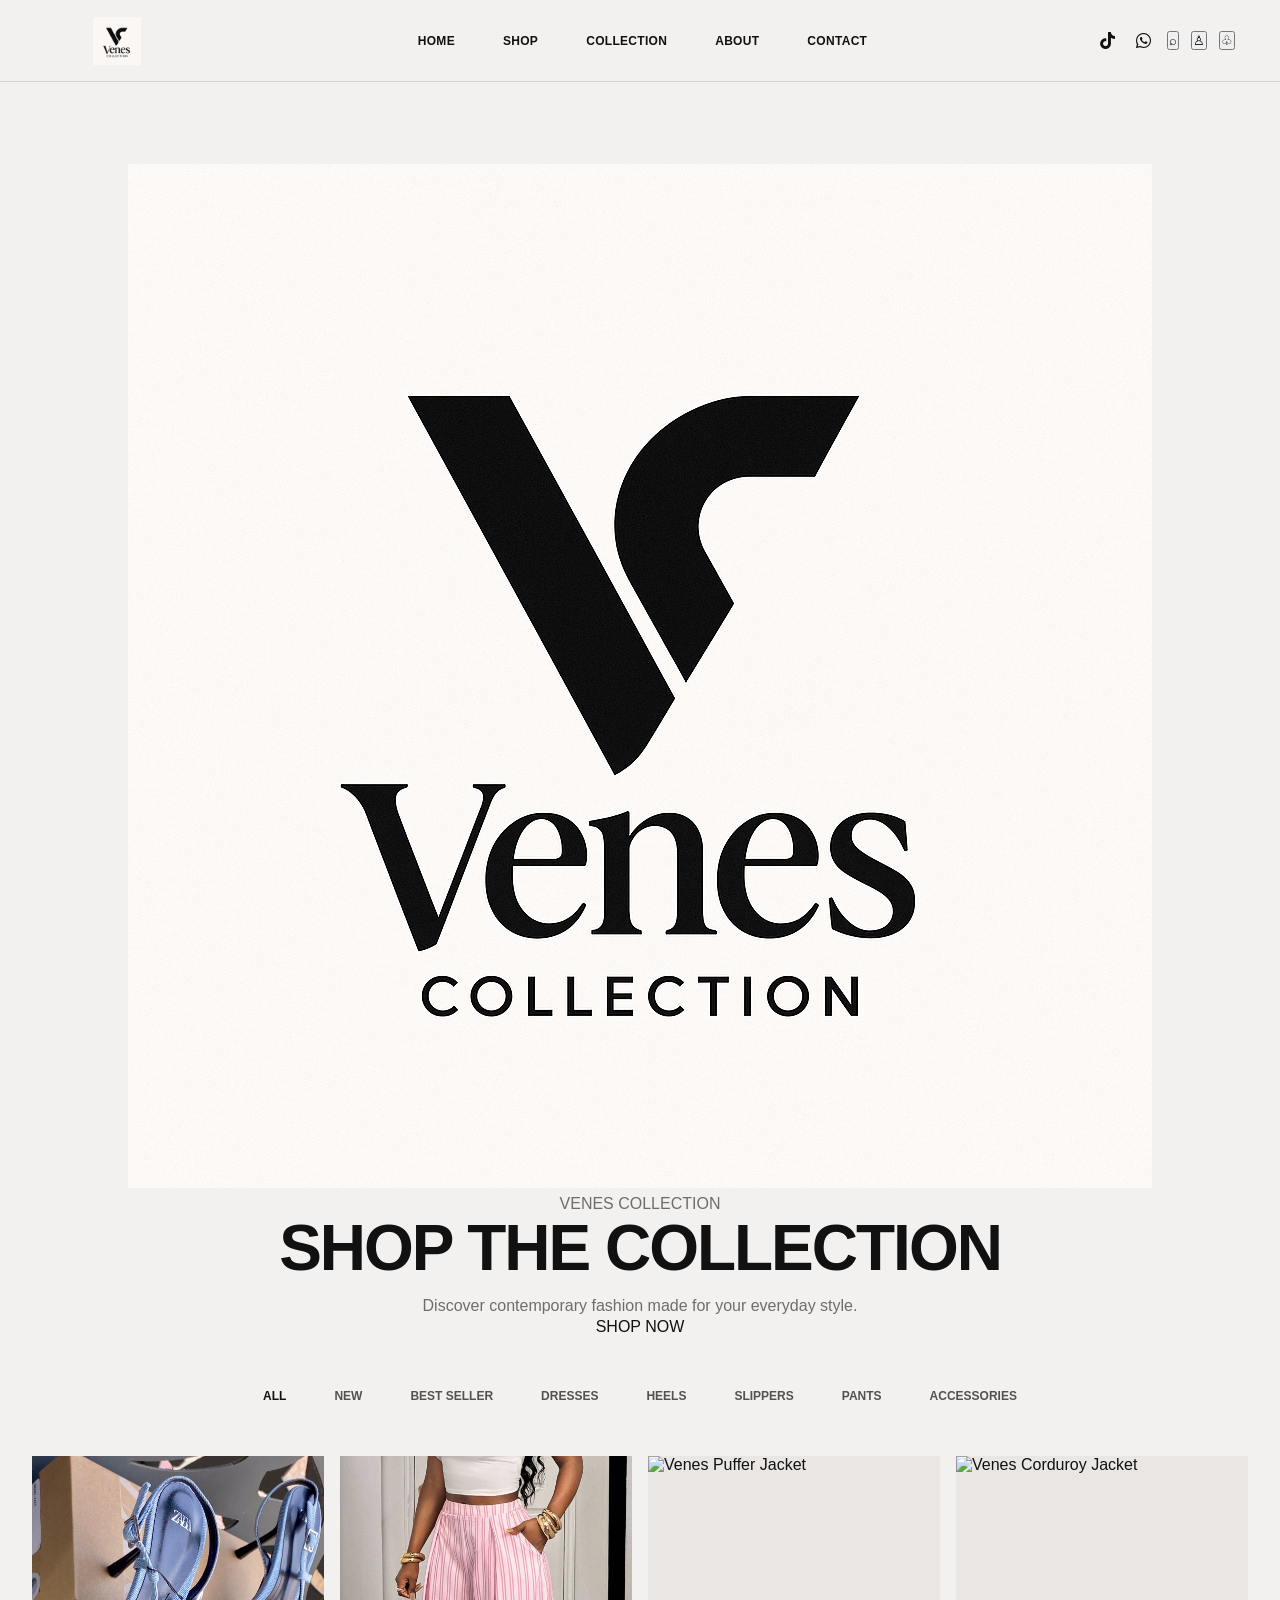
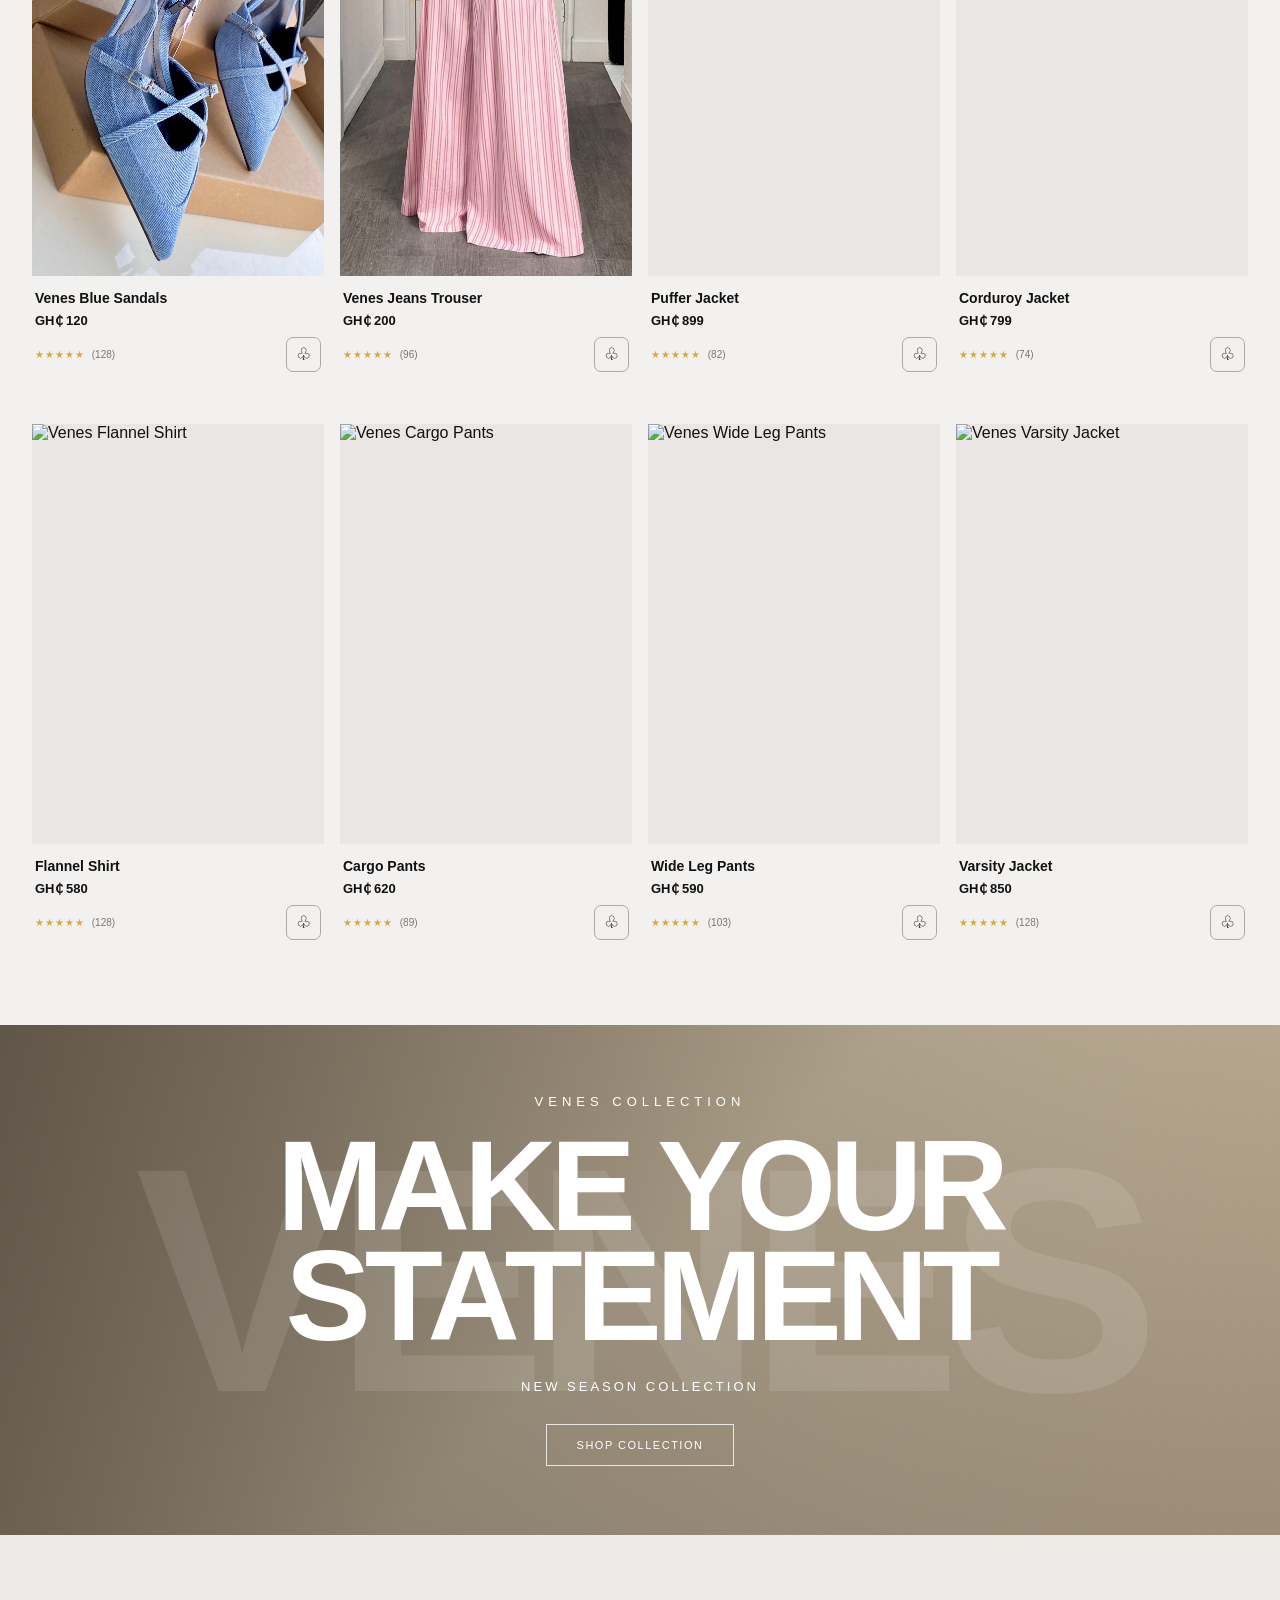
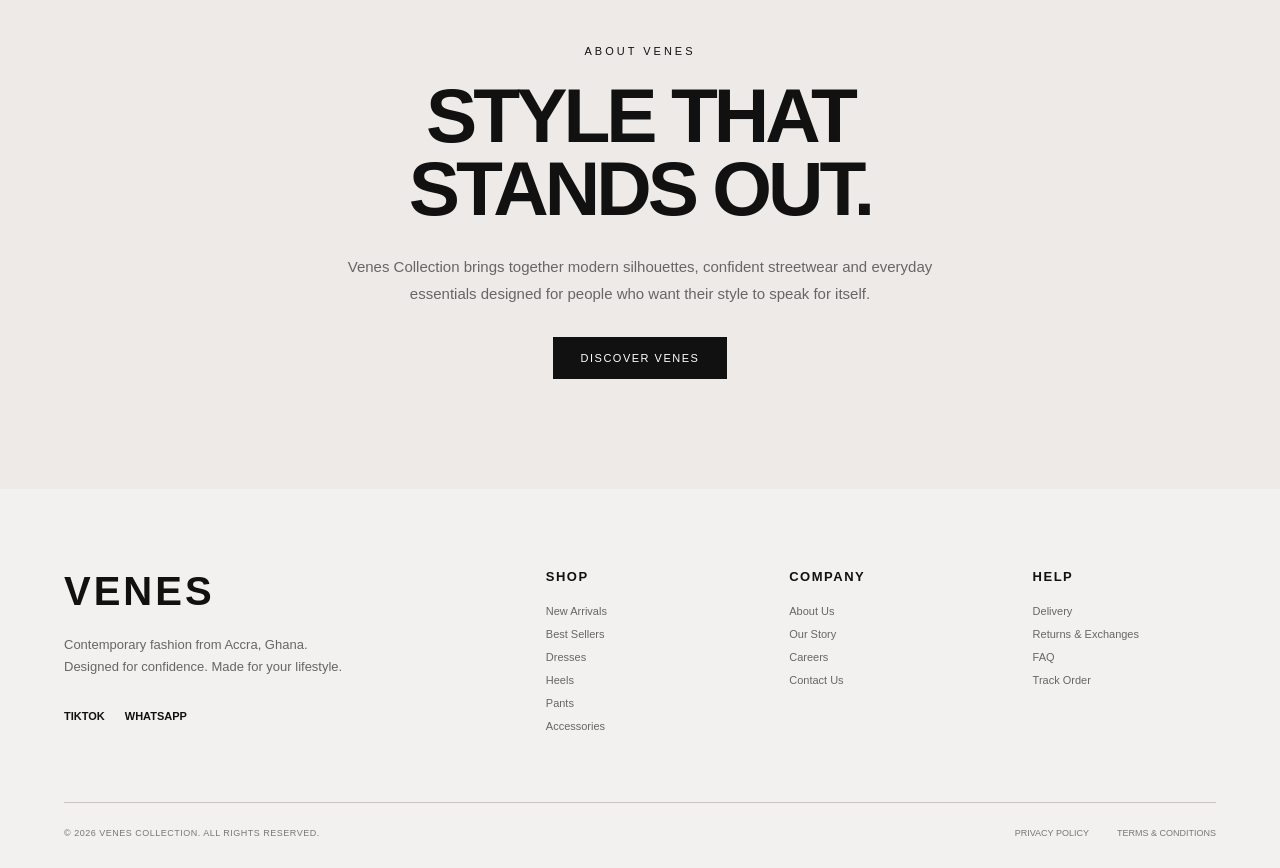
==== commit f5a49606: "Update index.html" ====
--- a/index.html
+++ b/index.html
@@ -93,6 +93,11 @@
 
 <section class="shop-intro">
 
+<img
+src="venes-logo.jpg"
+alt="Venes Collection"
+class="hero-logo">
+
 <p class="eyebrow">
 VENES COLLECTION
 </p>
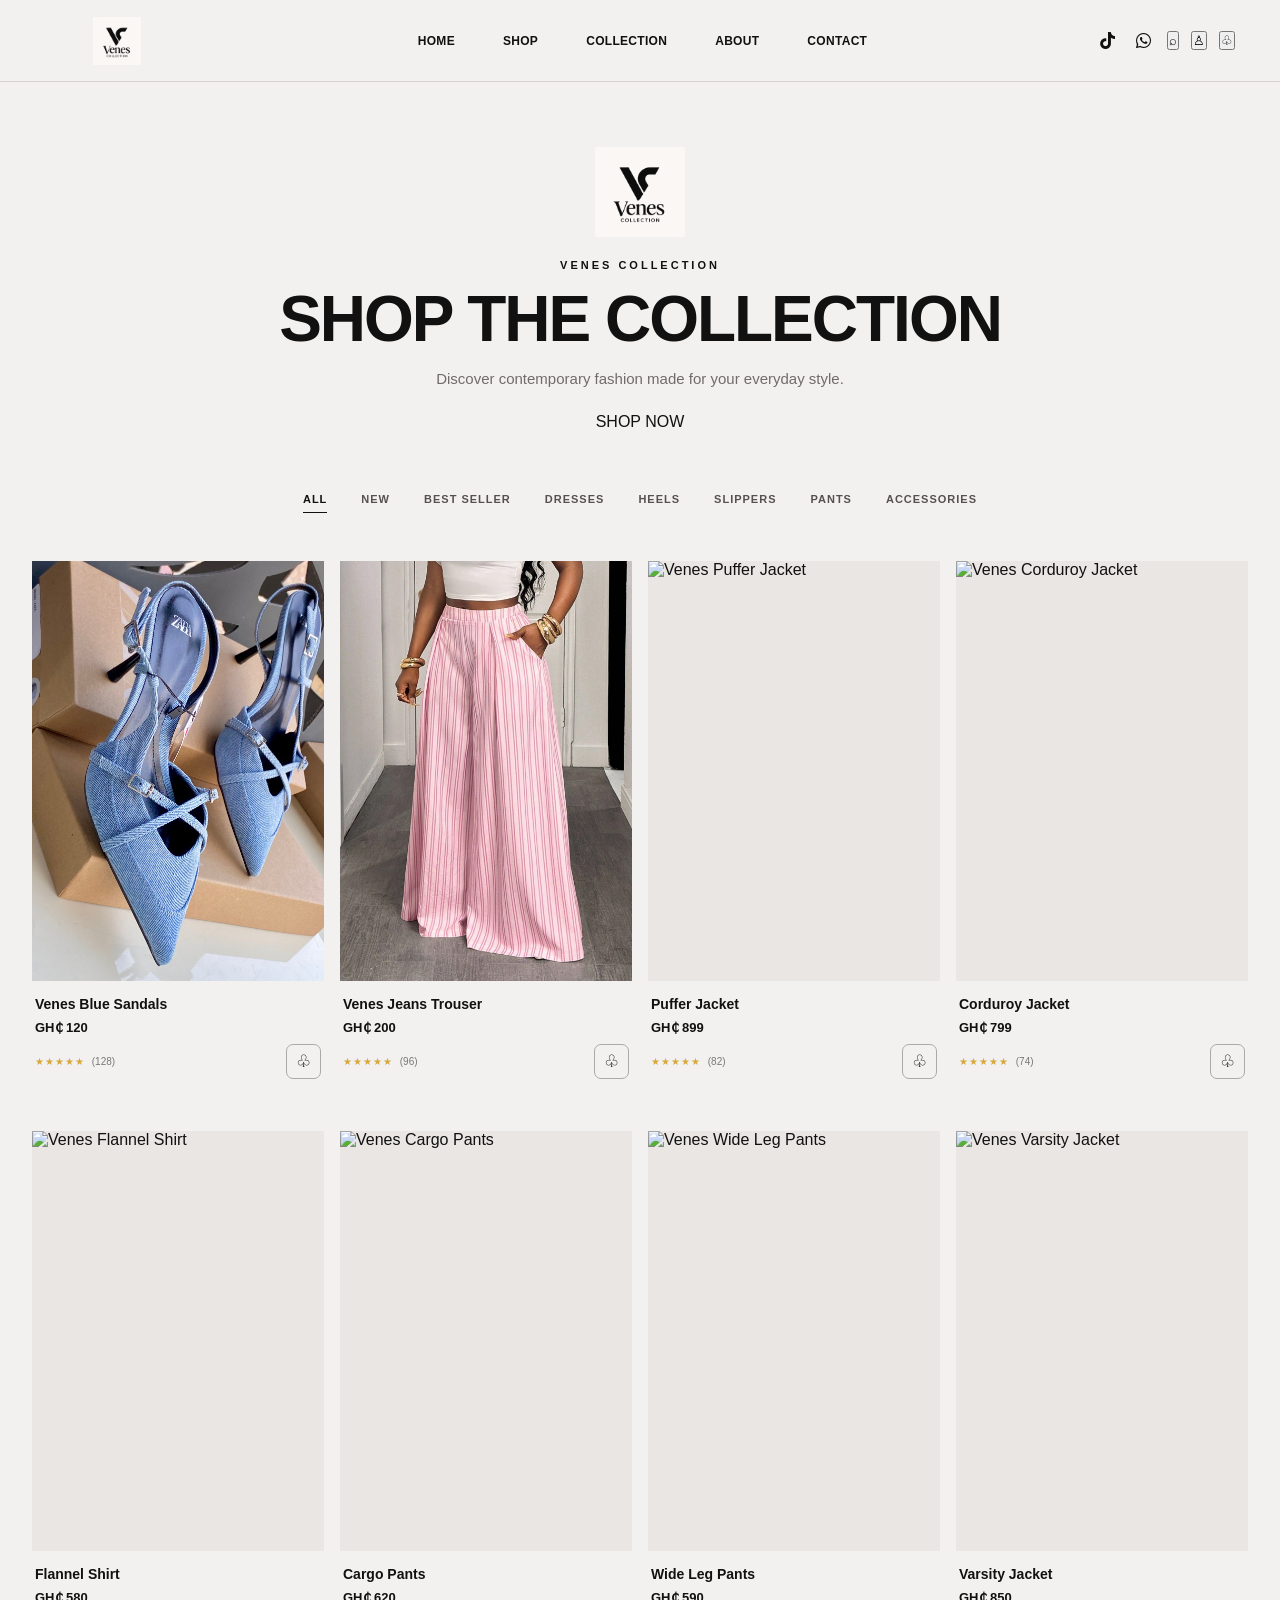
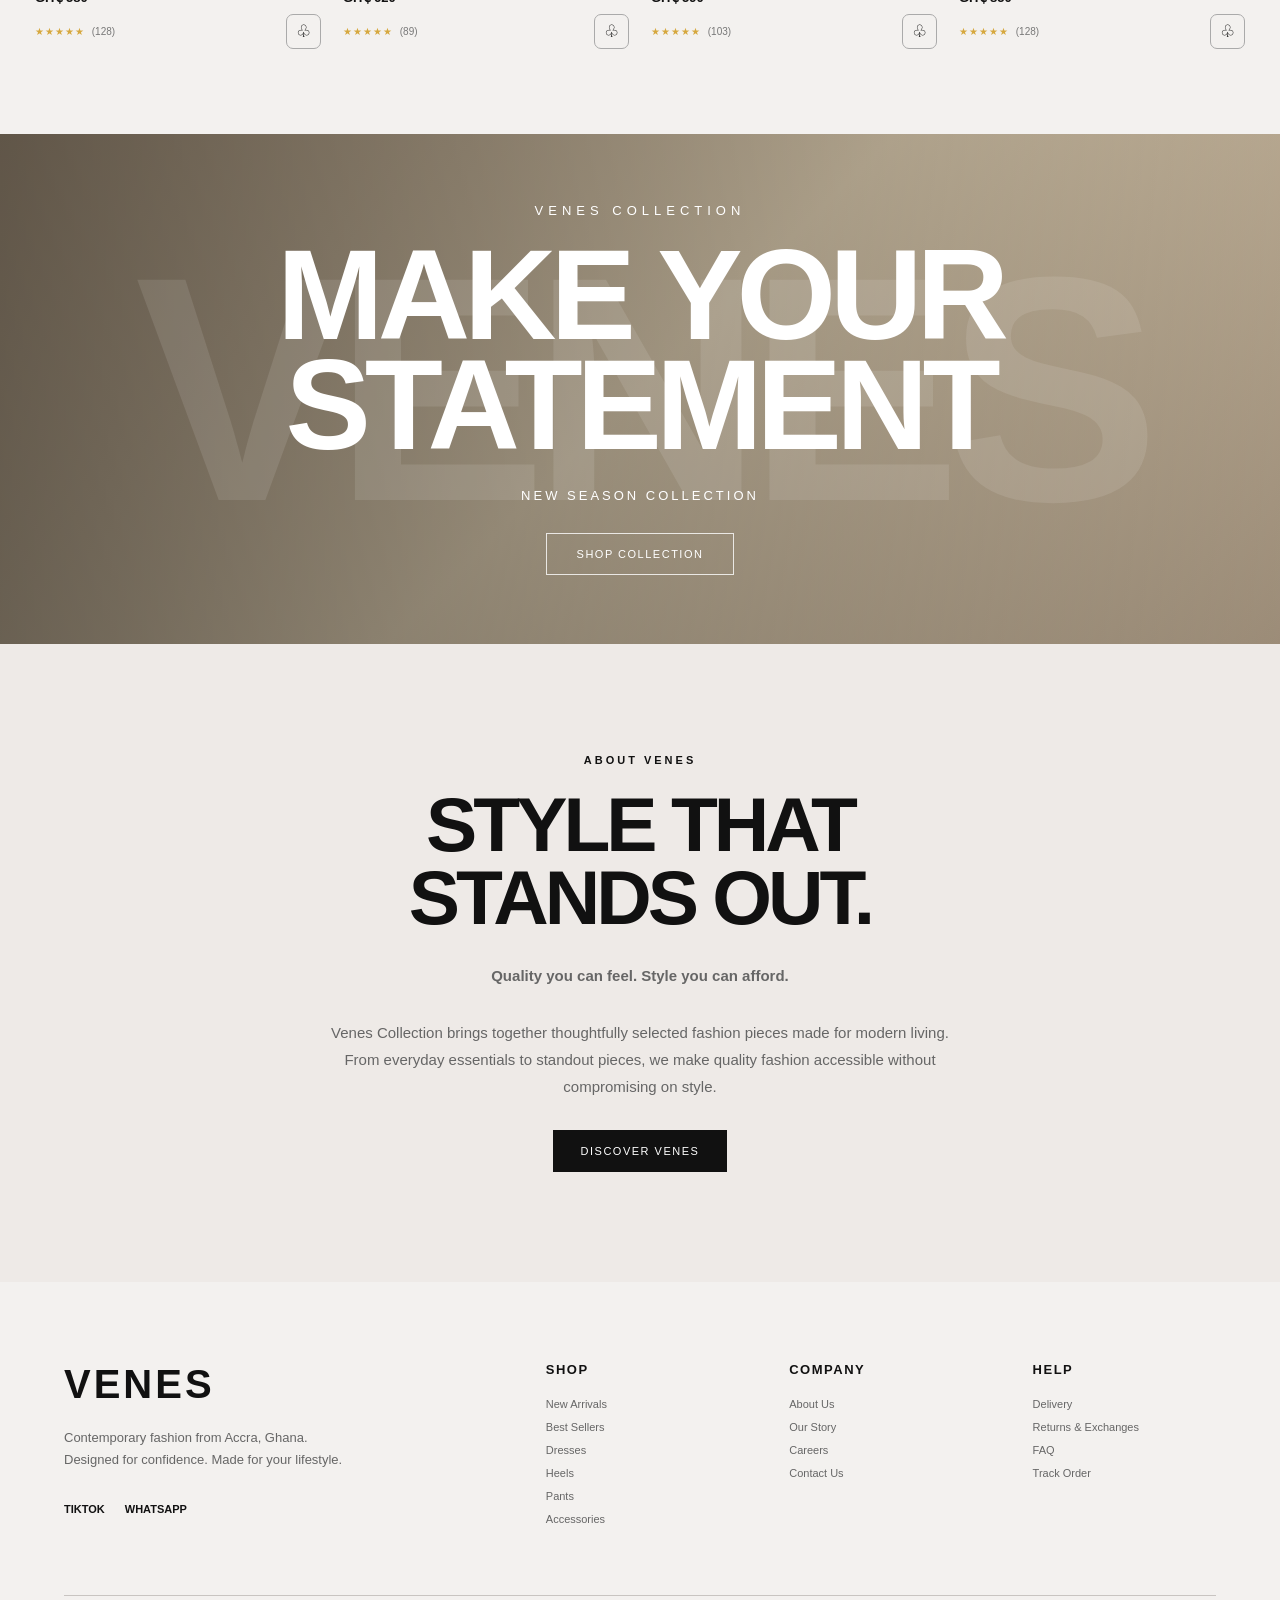
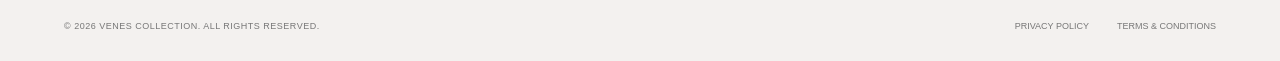
==== commit 1cf8f317: "Update index.html" ====
--- a/index.html
+++ b/index.html
@@ -541,9 +541,7 @@
 ABOUT
 ========================================================= -->
 
-<section
-class="about"
-id="about">
+<section class="about" id="about">
 
 <div class="about-content">
 
@@ -557,9 +555,11 @@
 </h2>
 
 <p>
-Venes Collection brings together modern silhouettes,
-confident streetwear and everyday essentials designed
-for people who want their style to speak for itself.
+<strong>Quality you can feel. Style you can afford.</strong>
+</p>
+
+<p>
+Venes Collection brings together thoughtfully selected fashion pieces made for modern living. From everyday essentials to standout pieces, we make quality fashion accessible without compromising on style.
 </p>
 
 <a
@@ -571,6 +571,7 @@
 </div>
 
 </section>
+
 
 
 </main>
--- a/style.css
+++ b/style.css
@@ -153,31 +153,59 @@
 
 
 /* =========================================================
-SHOP INTRO
+   SHOP INTRO
 ========================================================= */
 
 .shop-intro {
   text-align: center;
-  padding: 82px 20px 48px;
+  padding: 65px 20px 55px;
 }
 
 .shop-intro h1 {
-  font-size: clamp(42px, 5vw, 68px);
+  font-size: clamp(38px, 5vw, 64px);
   font-weight: 700;
   letter-spacing: -2px;
   line-height: 1;
-  margin-bottom: 14px;
+  margin-bottom: 16px;
 }
 
 .shop-intro p {
   color: var(--muted);
-  font-size: 16px;
-  line-height: 1.5;
-}
-
-
-/* =========================================================
-CATEGORIES
+  font-size: 15px;
+  line-height: 1.6;
+  max-width: 560px;
+  margin: 0 auto 22px;
+}
+
+.shop-intro .eyebrow {
+  margin-bottom: 12px;
+  font-size: 11px;
+  letter-spacing: 3px;
+  font-weight: 600;
+  color: #111;
+}
+
+@media (max-width: 650px) {
+
+  .shop-intro {
+    padding: 45px 18px 42px;
+  }
+
+  .shop-intro h1 {
+    font-size: 38px;
+    letter-spacing: -1.5px;
+  }
+
+  .shop-intro p {
+    font-size: 14px;
+  }
+
+}
+
+
+
+/* =========================================================
+   CATEGORIES
 ========================================================= */
 
 .categories {
@@ -185,7 +213,7 @@
   display: flex;
   align-items: center;
   justify-content: center;
-  gap: 48px;
+  gap: 34px;
   padding: 0 20px 48px;
   flex-wrap: wrap;
 }
@@ -194,22 +222,40 @@
   border: 0;
   background: transparent;
   color: #55514e;
-  font-size: 12px;
+  font-size: 11px;
   font-weight: 600;
-  cursor: pointer;
-  padding: 5px 0;
-  transition: all 0.2s ease;
+  letter-spacing: 1px;
+  cursor: pointer;
+  padding: 7px 0;
+  transition: all 0.25s ease;
   pointer-events: auto;
 }
 
-.category:hover,
+.category:hover {
+  color: #111;
+}
+
 .category.active {
   color: #111;
-}
-
-
-/* =========================================================
-PRODUCT GRID
+  border-bottom: 1px solid #111;
+}
+
+@media (max-width: 650px) {
+
+  .categories {
+    gap: 20px;
+    padding: 0 15px 38px;
+  }
+
+  .category {
+    font-size: 10px;
+    letter-spacing: 0.8px;
+  }
+
+}
+
+/* =========================================================
+   PRODUCT GRID
 ========================================================= */
 
 .products {
@@ -244,7 +290,7 @@
   display: block;
   cursor: pointer;
   pointer-events: auto;
-  transition: transform 0.25s ease;
+  transition: transform 0.35s ease;
 }
 
 .product-card:hover .product-image img {
@@ -253,13 +299,46 @@
 
 .product-details {
   padding: 14px 3px 0;
-  position: relative;
+}
+
+@media (max-width: 900px) {
+
+  .products {
+    grid-template-columns: repeat(2, 1fr);
+    gap: 38px 12px;
+    padding: 0 3% 65px;
+  }
+
+  .product-image {
+    height: 360px;
+  }
+
+}
+
+@media (max-width: 650px) {
+
+  .products {
+    grid-template-columns: repeat(2, 1fr);
+    gap: 32px 10px;
+    padding: 0 4% 55px;
+  }
+
+  .product-image {
+    height: 250px;
+  }
+
+}
+
+
+.product-details {
+  padding: 14px 3px 0;
 }
 
 .product-details h3 {
   font-size: 14px;
   font-weight: 600;
   margin-bottom: 7px;
+  line-height: 1.3;
 }
 
 .price {
@@ -310,9 +389,31 @@
   border-color: #111;
 }
 
-
-/* =========================================================
-CAMPAIGN
+@media (max-width: 650px) {
+
+  .product-details {
+    padding-top: 11px;
+  }
+
+  .product-details h3 {
+    font-size: 12px;
+  }
+
+  .price {
+    font-size: 12px;
+  }
+
+  .bag-button {
+    width: 32px;
+    height: 32px;
+    font-size: 15px;
+  }
+
+}
+
+
+/* =========================================================
+   CAMPAIGN
 ========================================================= */
 
 .campaign {
@@ -347,6 +448,7 @@
   letter-spacing: -15px;
   color: rgba(255, 255, 255, 0.10);
   white-space: nowrap;
+  pointer-events: none;
 }
 
 .campaign-content {
@@ -385,6 +487,8 @@
   letter-spacing: 1.5px;
   cursor: pointer;
   transition: all 0.2s ease;
+  color: white;
+  text-decoration: none;
 }
 
 .campaign-button:hover {
@@ -392,9 +496,42 @@
   color: black;
 }
 
-
-/* =========================================================
-ABOUT
+@media (max-width: 650px) {
+
+  .campaign {
+    min-height: 430px;
+  }
+
+  .campaign-content {
+    padding: 35px 18px;
+  }
+
+  .campaign-content p {
+    font-size: 10px;
+    letter-spacing: 3px;
+  }
+
+  .campaign-content h2 {
+    font-size: 64px;
+    letter-spacing: -3px;
+  }
+
+  .campaign-content span {
+    font-size: 10px;
+    letter-spacing: 2px;
+  }
+
+  .campaign-button {
+    padding: 12px 24px;
+    font-size: 10px;
+  }
+
+}
+
+
+
+/* =========================================================
+   ABOUT
 ========================================================= */
 
 .about {
@@ -413,6 +550,7 @@
   font-size: 11px;
   letter-spacing: 3px;
   margin-bottom: 22px;
+  font-weight: 600;
 }
 
 .about h2 {
@@ -420,6 +558,7 @@
   line-height: 0.95;
   letter-spacing: -4px;
   margin-bottom: 28px;
+  font-weight: 700;
 }
 
 .about-content > p:not(.small-title) {
@@ -436,7 +575,32 @@
   padding: 15px 28px;
   font-size: 11px;
   letter-spacing: 1.5px;
-}
+  text-decoration: none;
+  transition: all 0.2s ease;
+}
+
+.about-button:hover {
+  background: #333;
+}
+
+@media (max-width: 650px) {
+
+  .about {
+    padding: 75px 20px;
+  }
+
+  .about h2 {
+    font-size: 44px;
+    letter-spacing: -2px;
+  }
+
+  .about-content > p:not(.small-title) {
+    font-size: 14px;
+    line-height: 1.7;
+  }
+
+}
+
 
 
 /* =========================================================
@@ -1542,4 +1706,21 @@
   }
 
 }
-
+/* =========================================================
+   HOMEPAGE HERO LOGO
+========================================================= */
+
+.hero-logo {
+  display: block;
+  width: 90px;
+  height: auto;
+  margin: 0 auto 20px auto;
+  object-fit: contain;
+}
+
+@media (max-width: 650px) {
+  .hero-logo {
+    width: 75px;
+    margin-bottom: 16px;
+  }
+}
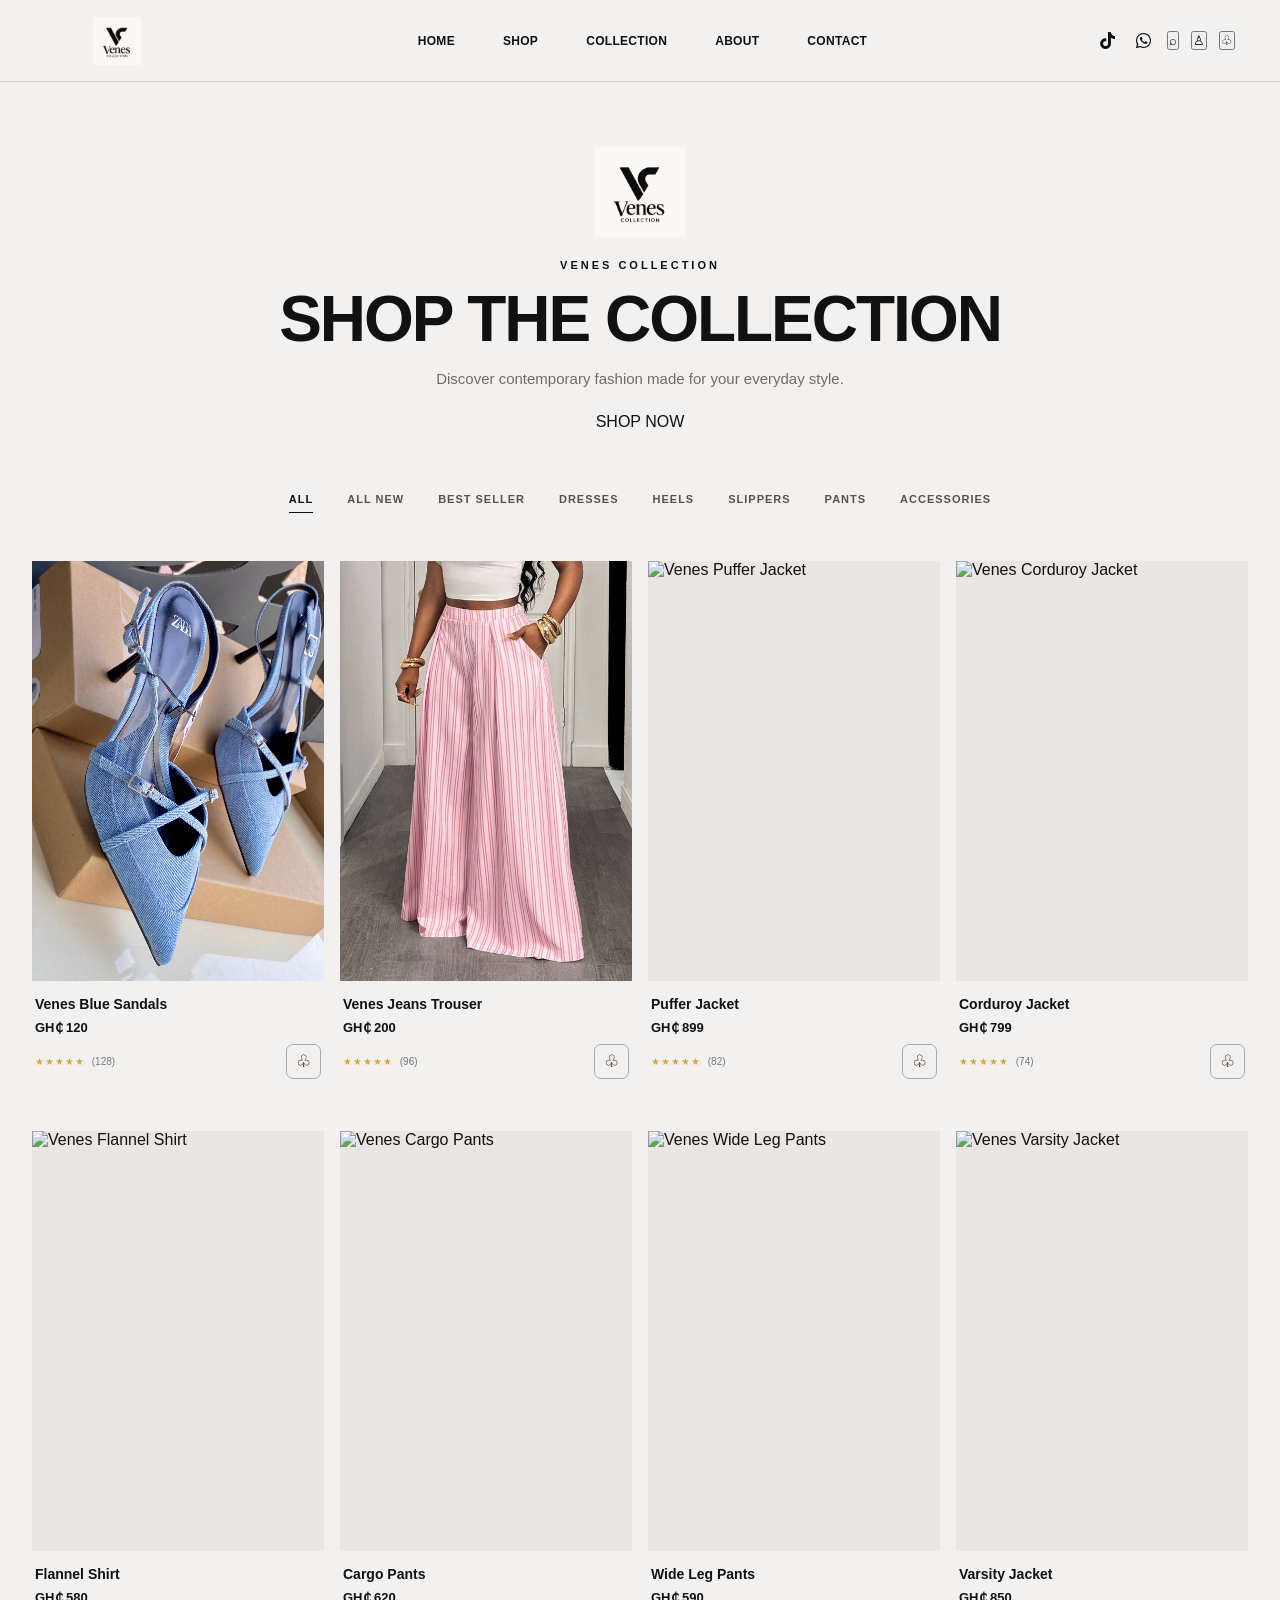
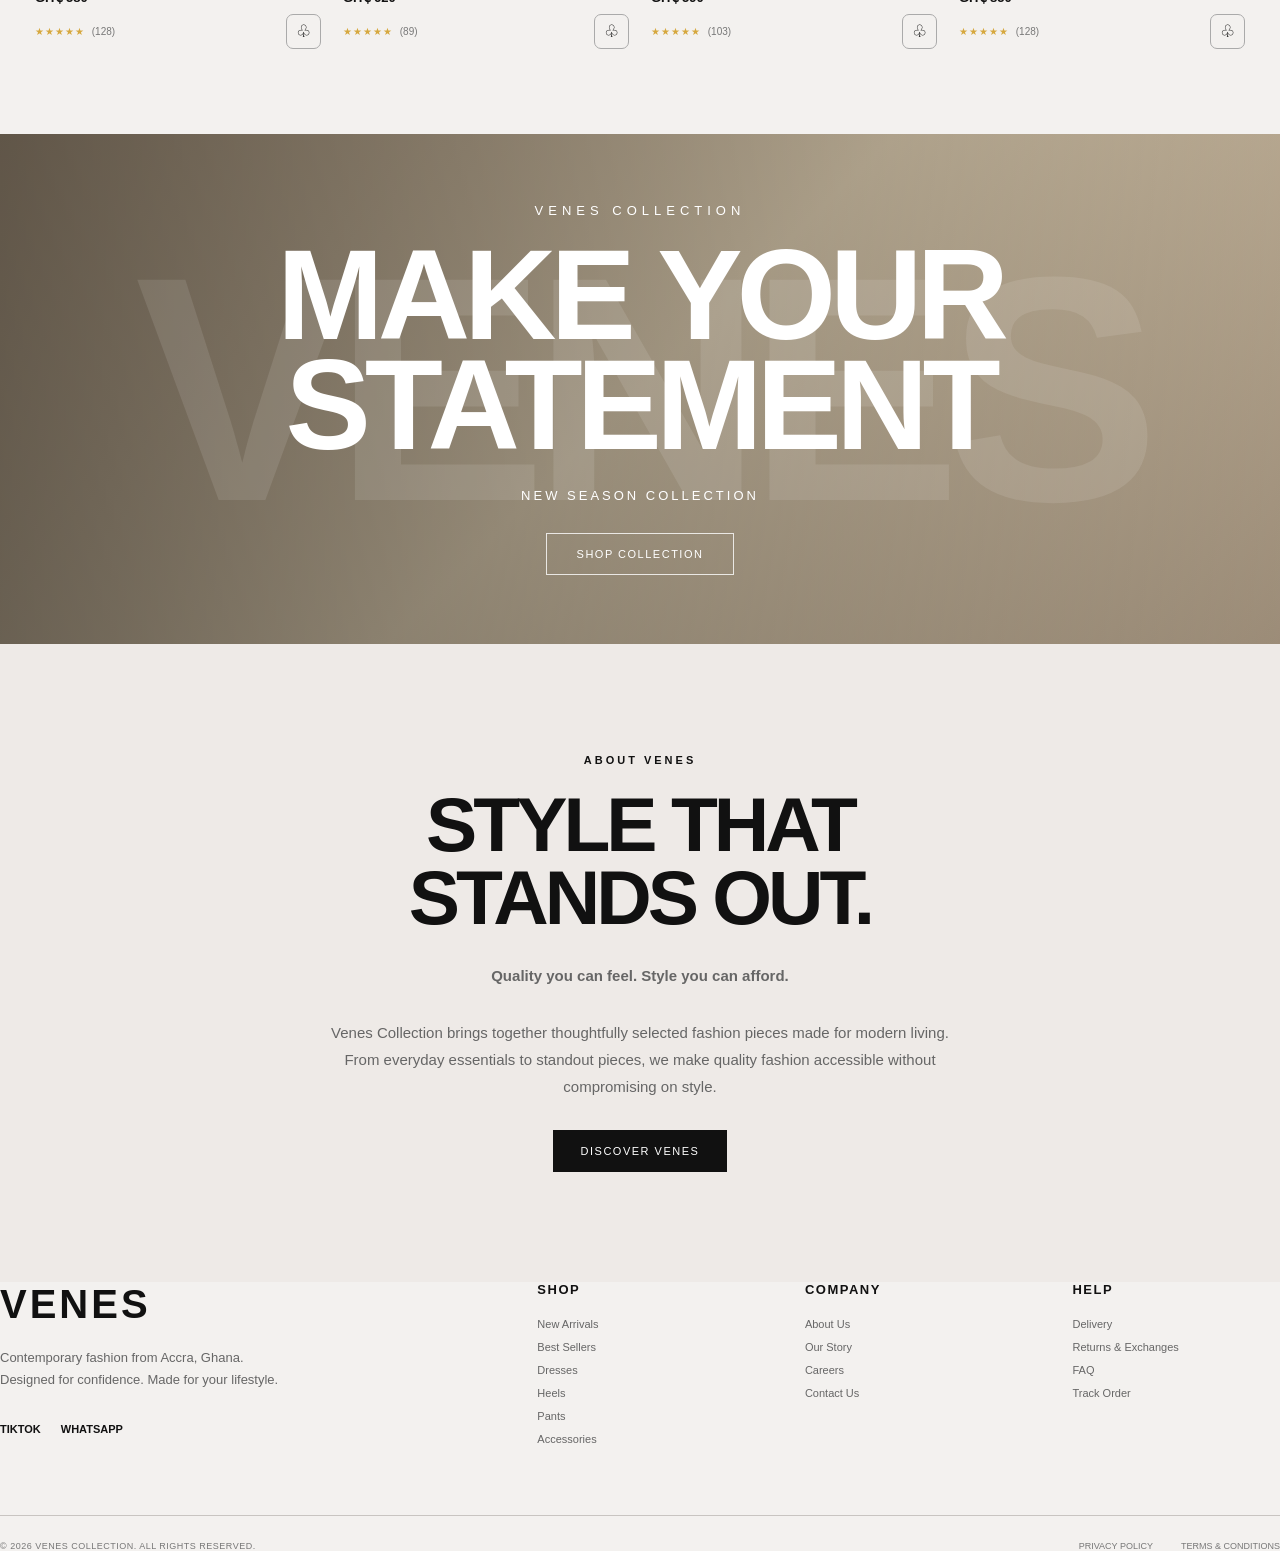
==== commit 89445d36: "Update index.html" ====
--- a/index.html
+++ b/index.html
@@ -118,49 +118,45 @@
 
 
 <!-- =========================================================
-SHOP
-========================================================= -->
-
-<section class="shop-section" id="shop">
-
-
-<!-- CATEGORIES -->
+     CATEGORIES
+========================================================= -->
 
 <div class="categories">
 
-<button class="category active">
-ALL
-</button>
-
-<button class="category">
-NEW
-</button>
-
-<button class="category">
-BEST SELLER
-</button>
-
-<button class="category">
-DRESSES
-</button>
-
-<button class="category">
-HEELS
-</button>
-
-<button class="category">
-SLIPPERS
-</button>
-
-<button class="category">
-PANTS
-</button>
-
-<button class="category">
-ACCESSORIES
-</button>
-
-</div>
+  <button class="category active" data-category="all">
+    ALL
+  </button>
+
+  <button class="category" data-category="new">
+    ALL NEW
+  </button>
+
+  <button class="category" data-category="best">
+    BEST SELLER
+  </button>
+
+  <button class="category" data-category="dresses">
+    DRESSES
+  </button>
+
+  <button class="category" data-category="heels">
+    HEELS
+  </button>
+
+  <button class="category" data-category="slippers">
+    SLIPPERS
+  </button>
+
+  <button class="category" data-category="pants">
+    PANTS
+  </button>
+
+  <button class="category" data-category="accessories">
+    ACCESSORIES
+  </button>
+
+</div>
+
 
 
 <!-- =========================================================
--- a/style.css
+++ b/style.css
@@ -604,10 +604,10 @@
 
 
 /* =========================================================
-FOOTER
-========================================================= */
-
-footer {
+   FOOTER
+========================================================= */
+
+.footer {
   background: var(--bg);
   padding: 80px 5% 30px;
 }
@@ -635,17 +635,21 @@
 
 .socials {
   display: flex;
-  gap: 18px;
+  align-items: center;
+  gap: 20px;
 }
 
 .socials a {
   font-size: 11px;
   font-weight: 600;
-  cursor: pointer;
+  color: #111;
+  text-decoration: none;
+  cursor: pointer;
+  transition: opacity 0.2s ease;
 }
 
 .socials a:hover {
-  text-decoration: underline;
+  opacity: 0.55;
 }
 
 .footer-column {
@@ -664,6 +668,8 @@
   color: #666;
   font-size: 11px;
   cursor: pointer;
+  text-decoration: none;
+  transition: color 0.2s ease;
 }
 
 .footer-column a:hover {
@@ -694,7 +700,53 @@
   font-size: 9px;
   color: #777;
   cursor: pointer;
-}
+  text-decoration: none;
+}
+
+.footer-bottom a:hover {
+  color: #111;
+}
+
+@media (max-width: 800px) {
+
+  .footer-content {
+    grid-template-columns: 1fr 1fr;
+    gap: 45px 30px;
+  }
+
+}
+
+@media (max-width: 650px) {
+
+  .footer {
+    padding: 60px 6% 25px;
+  }
+
+  .footer-content {
+    grid-template-columns: 1fr 1fr;
+    gap: 40px 25px;
+    padding-bottom: 50px;
+  }
+
+  .footer-brand {
+    grid-column: 1 / -1;
+  }
+
+  .footer-brand h2 {
+    font-size: 32px;
+  }
+
+  .footer-bottom {
+    flex-direction: column;
+    align-items: flex-start;
+  }
+
+  .footer-bottom div {
+    gap: 20px;
+  }
+
+}
+
 
 
 /* =========================================================
